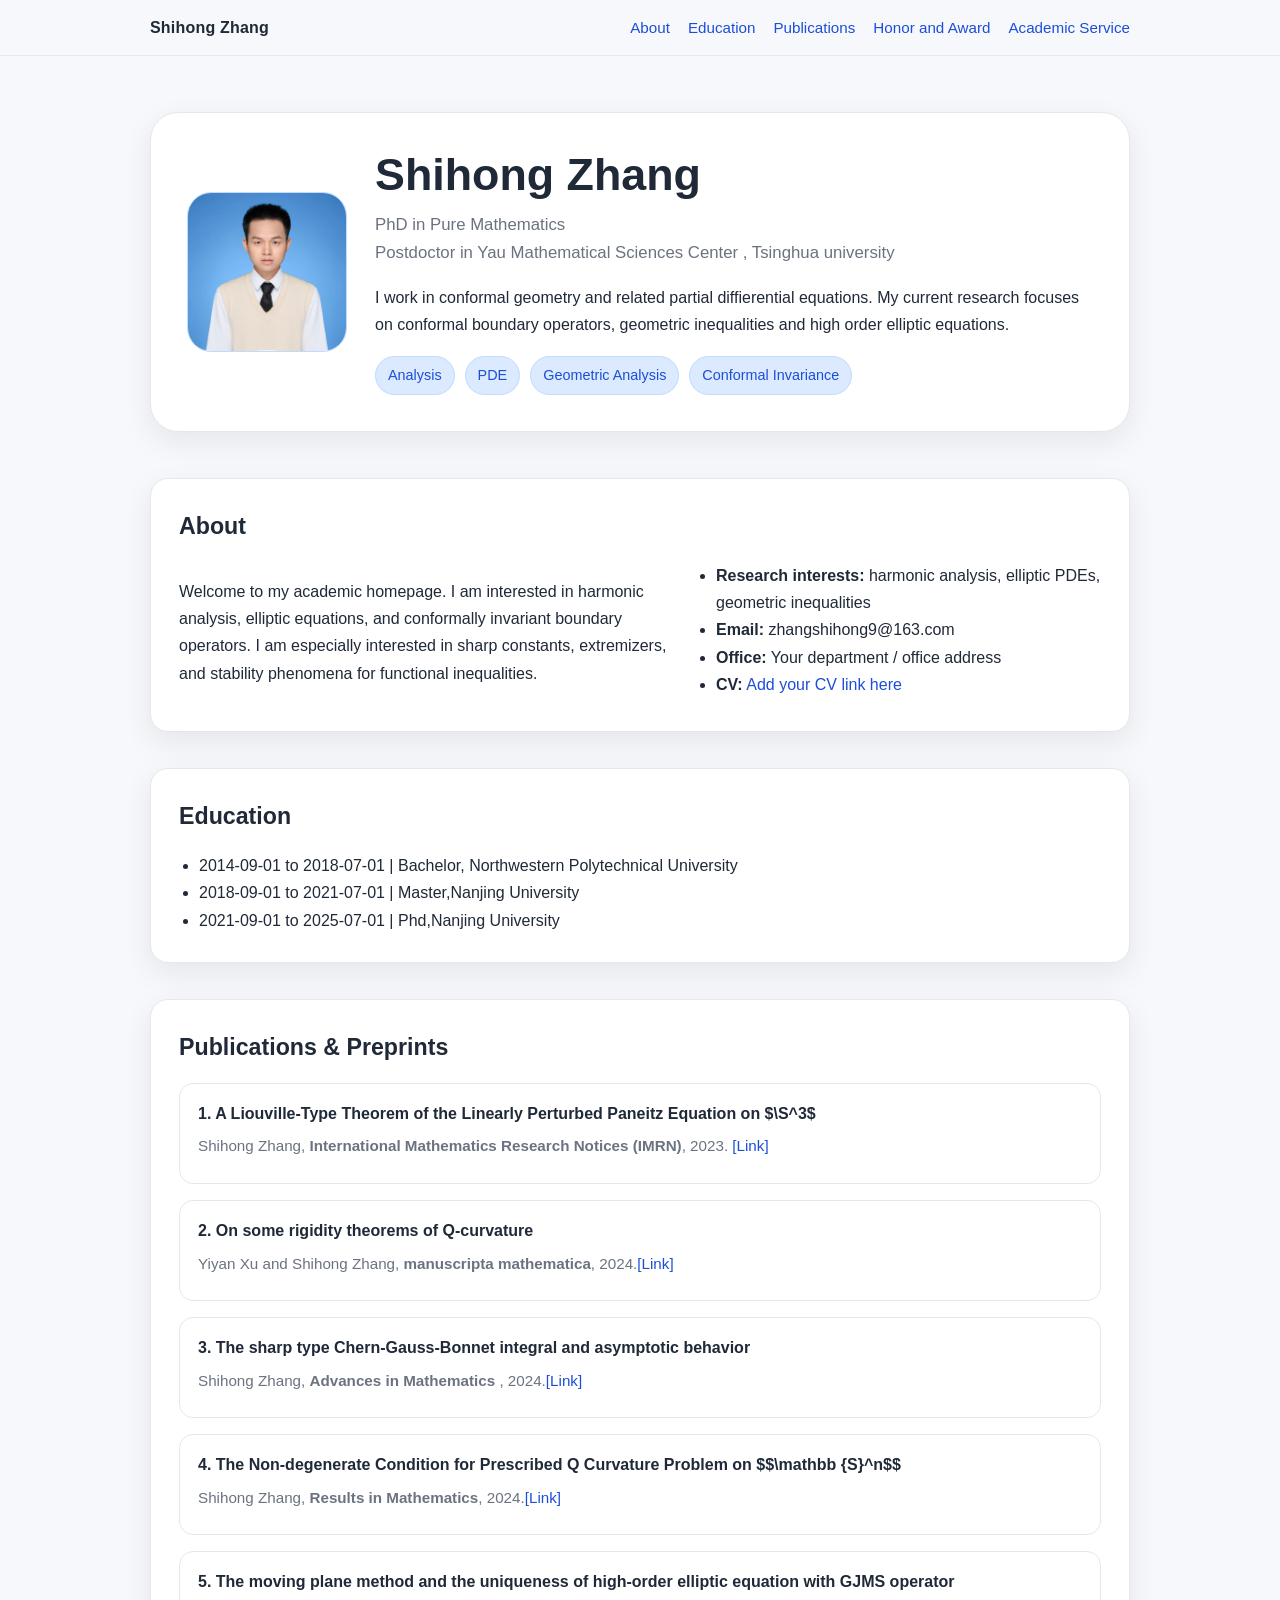
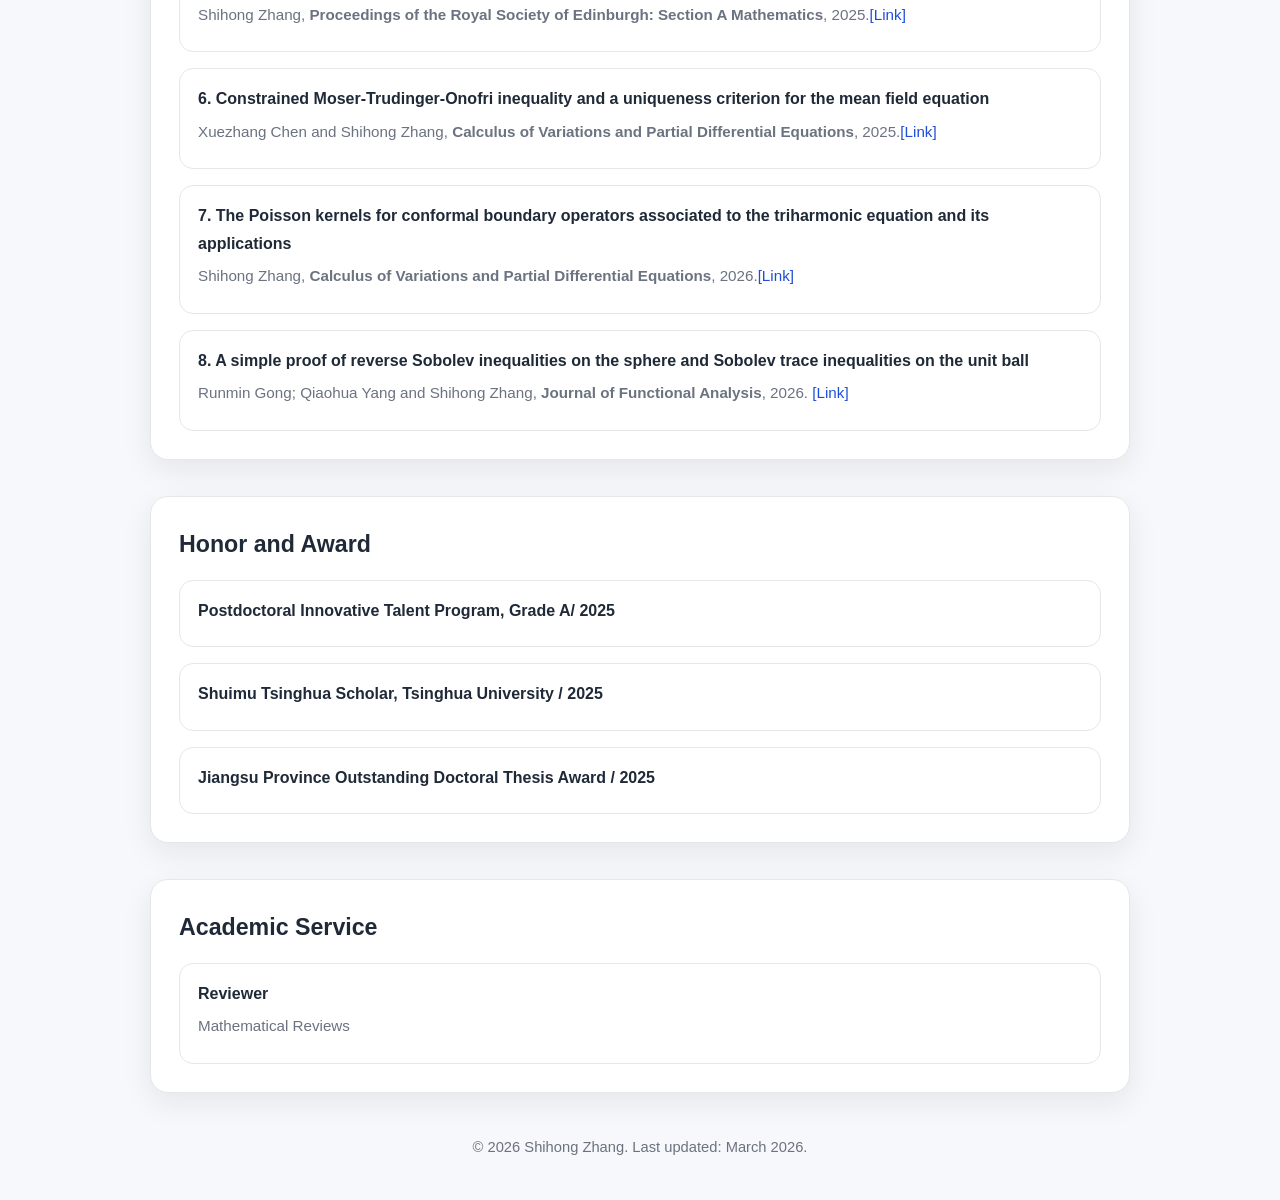
==== index.html @ 8fc91f17 "Update index.html" ====
<!DOCTYPE html>
<html lang="zh-CN">
<head>
  <meta charset="UTF-8" />
  <meta name="viewport" content="width=device-width, initial-scale=1.0" />
  <title>Shihong Zhang | Academic Homepage</title>
  <style>
    .avatar-photo {
  width: 160px;
  height: 160px;
  object-fit: cover;
  border-radius: 24px;
  border: 1px solid #bfdbfe;
  display: block;
}
    :root {
      --bg: #f7f8fb;
      --card: #ffffff;
      --text: #1f2937;
      --muted: #6b7280;
      --line: #e5e7eb;
      --accent: #1d4ed8;
      --accent-soft: #dbeafe;
      --maxw: 980px;
      --shadow: 0 10px 30px rgba(15, 23, 42, 0.08);
      --radius: 18px;
    }

    * { box-sizing: border-box; }

    html {
      scroll-behavior: smooth;
    }

    body {
      margin: 0;
      font-family: -apple-system, BlinkMacSystemFont, "Segoe UI", Roboto, "Helvetica Neue", Arial, "Noto Sans", sans-serif;
      background: var(--bg);
      color: var(--text);
      line-height: 1.7;
    }

    a {
      color: var(--accent);
      text-decoration: none;
    }

    a:hover {
      text-decoration: underline;
    }

    .container {
      width: min(var(--maxw), calc(100% - 32px));
      margin: 0 auto;
    }

    .topbar {
      position: sticky;
      top: 0;
      z-index: 20;
      background: rgba(247, 248, 251, 0.9);
      backdrop-filter: blur(10px);
      border-bottom: 1px solid rgba(229, 231, 235, 0.8);
    }

    .nav {
      display: flex;
      justify-content: space-between;
      align-items: center;
      padding: 14px 0;
      gap: 16px;
      flex-wrap: wrap;
    }

    .brand {
      font-weight: 700;
      letter-spacing: 0.2px;
    }

    .nav-links {
      display: flex;
      gap: 18px;
      flex-wrap: wrap;
      font-size: 0.95rem;
    }

    .hero {
      padding: 56px 0 28px;
    }

    .hero-card {
      background: var(--card);
      border: 1px solid var(--line);
      border-radius: 28px;
      box-shadow: var(--shadow);
      padding: 36px;
      display: grid;
      grid-template-columns: 160px 1fr;
      gap: 28px;
      align-items: center;
    }

    .avatar {
      width: 160px;
      height: 160px;
      border-radius: 24px;
      background: linear-gradient(135deg, var(--accent-soft), #eff6ff);
      display: grid;
      place-items: center;
      color: var(--accent);
      font-size: 2.3rem;
      font-weight: 700;
      border: 1px solid #bfdbfe;
    }

    .hero h1 {
      margin: 0 0 10px;
      font-size: clamp(2rem, 4vw, 2.8rem);
      line-height: 1.15;
    }

    .subtitle {
      margin: 0 0 14px;
      color: var(--muted);
      font-size: 1.05rem;
    }

    .badge-row {
      display: flex;
      gap: 10px;
      flex-wrap: wrap;
      margin: 18px 0 0;
    }

    .badge {
      background: var(--accent-soft);
      color: var(--accent);
      padding: 6px 12px;
      border-radius: 999px;
      font-size: 0.9rem;
      border: 1px solid #bfdbfe;
    }

    .section {
      padding: 18px 0;
    }

    .section-card {
      background: var(--card);
      border: 1px solid var(--line);
      border-radius: var(--radius);
      box-shadow: var(--shadow);
      padding: 28px;
    }

    .section h2 {
      margin: 0 0 16px;
      font-size: 1.45rem;
    }

    .muted {
      color: var(--muted);
    }

    .two-col {
      display: grid;
      grid-template-columns: 1.1fr 0.9fr;
      gap: 22px;
    }

    .list {
      margin: 0;
      padding-left: 20px;
    }

    .paper-list,
    .teaching-list,
    .service-list {
      display: grid;
      gap: 16px;
    }

    .item {
      padding: 16px 18px;
      border: 1px solid var(--line);
      border-radius: 14px;
      background: #fff;
    }

    .item-title {
      font-weight: 700;
      margin-bottom: 6px;
    }

    .item-meta {
      color: var(--muted);
      font-size: 0.95rem;
      margin-bottom: 8px;
    }

    .contact-grid {
      display: grid;
      grid-template-columns: repeat(2, minmax(0, 1fr));
      gap: 14px;
    }

    .contact-box {
      border: 1px solid var(--line);
      border-radius: 14px;
      padding: 16px 18px;
      background: #fff;
    }

    footer {
      padding: 24px 0 40px;
      color: var(--muted);
      font-size: 0.92rem;
      text-align: center;
    }

    .note {
      margin-top: 18px;
      padding: 14px 16px;
      border-radius: 14px;
      background: #f9fafb;
      border: 1px dashed #cbd5e1;
      color: #475569;
      font-size: 0.95rem;
    }

    @media (max-width: 780px) {
      .hero-card,
      .two-col,
      .contact-grid {
        grid-template-columns: 1fr;
      }

      .avatar {
        width: 110px;
        height: 110px;
        border-radius: 18px;
        font-size: 1.6rem;
      }

      .hero-card {
        padding: 24px;
      }
    }
  </style>
</head>
<body>
  <!--
    使用说明：
    1. 直接替换下面各部分的文字即可。
    2. 想加新论文/教学经历，复制一个 .item 块。
    3. 想改颜色，修改 :root 里的 --accent 等变量。
    4. 想换成英文主页，直接把中文说明改成英文即可。
  -->

  <header class="topbar">
    <div class="container nav">
      <div class="brand">Shihong Zhang</div>
      <nav class="nav-links">
        <a href="#about">About</a>
        <a href="#research">Education</a>
        <a href="#publications">Publications</a>
        <a href="#teaching">Honor and Award</a>
        <a href="#contact">Academic Service</a>
      </nav>
    </div>
  </header>

  <main>
    <section class="hero">
      <div class="container">
        <div class="hero-card">
          <img src="shihongzhang.jpg" alt="Shihong Zhang" class="avatar-photo" />
          <div>
            <h1>Shihong Zhang</h1>
            <p class="subtitle">
              PhD in Pure Mathematics<br />
              <!-- 这里改成你的学校 / 单位 / 身份 -->
            Postdoctor in  Yau Mathematical Sciences Center , Tsinghua university
            </p>
            <p>
              <!-- 这里写一句简洁的自我介绍 -->
              I work in conformal geometry and related partial diffierential equations. My current research focuses on conformal boundary operators, geometric inequalities and high order elliptic equations.
            <div class="badge-row">
              <span class="badge">Analysis</span>
              <span class="badge">PDE</span>
              <span class="badge">Geometric Analysis</span>
              <span class="badge">Conformal Invariance</span>
            </div>
          </div>
        </div>
      </div>
    </section>

    <section id="about" class="section">
      <div class="container">
        <div class="section-card">
          <h2>About</h2>
          <div class="two-col">
            <div>
              <p>
                <!-- 在这里写详细一点的个人简介 -->
                Welcome to my academic homepage. I am interested in harmonic analysis, elliptic equations, and conformally invariant boundary operators. I am especially interested in sharp constants, extremizers, and stability phenomena for functional inequalities.
              </p>
            </div>
            <div>
              <ul class="list">
                <li><strong>Research interests:</strong> harmonic analysis, elliptic PDEs, geometric inequalities</li>
                <li><strong>Email:</strong> zhangshihong9@163.com</li>
                <li><strong>Office:</strong> Your department / office address</li>
                <li><strong>CV:</strong> <a href="#">Add your CV link here</a></li>
              </ul>
            </div>
          </div>
        </div>
      </div>
    </section>

    <section id="research" class="section">
      <div class="container">
        <div class="section-card">
          <h2>Education</h2>
          <ul class="list">
            <li>2014-09-01 to 2018-07-01 | Bachelor, Northwestern Polytechnical University</li>
            <li>2018-09-01 to 2021-07-01 | Master,Nanjing University</li>
            <li>2021-09-01 to 2025-07-01 | Phd,Nanjing University</li>
          </ul>
        </div>
      </div>
    </section>

    <section id="publications" class="section">
      <div class="container">
        <div class="section-card">
          <h2>Publications & Preprints</h2>
          <div class="paper-list">
            <article class="item">
              <div class="item-title">1. A Liouville-Type Theorem of the Linearly Perturbed Paneitz Equation on $\S^3$</div>
              <div class="item-meta">Shihong Zhang, <strong>International Mathematics Research Notices (IMRN)</strong>, 2023. <a href="https://doi.org/10.1093/imrn/rnab303">[Link]</a></div>
              
            </article>

            <article class="item">
              <div class="item-title">2. On some rigidity theorems of Q-curvature</div>
              <div class="item-meta">Yiyan Xu and Shihong Zhang, <strong>manuscripta mathematica</strong>, 2024.<a href="https://doi.org/10.1007/s00229-023-01506-2">[Link]</a></div>
              
            </article>


  <article class="item">
              <div class="item-title">3. The sharp type Chern-Gauss-Bonnet integral and asymptotic behavior</div>
              <div class="item-meta">Shihong Zhang, <strong>Advances in Mathematics </strong>, 2024.<a href="https://doi.org/10.1016/j.aim.2024.109761">[Link]</a> </div>
             
            </article>



<article class="item">
              <div class="item-title">4. The Non-degenerate Condition for Prescribed Q Curvature Problem on $$\mathbb {S}^n$$</div>
              <div class="item-meta">Shihong Zhang, <strong>Results in Mathematics</strong>, 2024.<a href="https://doi.org/10.1007/s00025-024-02216-1">[Link]</a></div>
            
            </article>



<article class="item">
              <div class="item-title">5. The moving plane method and the uniqueness of high-order elliptic equation with GJMS operator</div>
              <div class="item-meta">Shihong Zhang, <strong>Proceedings of the Royal Society of Edinburgh: Section A Mathematics</strong>, 2025.<a href="https://doi.org/10.1017/prm.2025.10011">[Link]</a></div>
            </article>


<article class="item">
              <div class="item-title">6. Constrained Moser-Trudinger-Onofri inequality and a uniqueness criterion for the mean field equation</div>
              <div class="item-meta"> Xuezhang Chen and Shihong Zhang, <strong>Calculus of Variations and Partial Differential Equations</strong>, 2025.<a href="https://doi.org/10.1007/s00526-025-03095-2">[Link]</a></div>
             
            </article>

<article class="item">
              <div class="item-title">7. The Poisson kernels for conformal boundary operators associated to the triharmonic equation and its applications</div>
              <div class="item-meta"> Shihong Zhang, <strong>Calculus of Variations and Partial Differential Equations</strong>, 2026.<a href="https://doi.org/10.1007/s00526-025-03224-x">[Link]</a> </div>
  
            </article>

<article class="item">
              <div class="item-title">8. A simple proof of reverse Sobolev inequalities on the sphere and Sobolev trace inequalities on the unit ball</div>
              <div class="item-meta"> Runmin Gong; Qiaohua Yang and Shihong Zhang, <strong>Journal of Functional Analysis</strong>, 2026. <a href="https://doi.org/10.1016/j.jfa.2026.111380">[Link]</a></div>
             
            </article>
            

            <!--
              复制上面的 article.item 块，可以继续加论文。
            -->
          </div>
        </div>
      </div>
    </section>

    <section id="Honor and Award "class="section">
      <div class="container">
        <div class="section-card">
          <h2>Honor and Award</h2>
          <div class="teaching-list">
            <div class="item">
              <div class="item-title">Postdoctoral Innovative Talent Program, Grade A/ 2025</div>
              
              
              
            </div>
 <div class="item">
<div class="item-title">Shuimu Tsinghua Scholar, Tsinghua University / 2025
</div> 
   </div> 
    <div class="item">
 <div class="item-title">Jiangsu Province Outstanding Doctoral Thesis Award / 2025</div> 
 </div>
        </div>
      </div>
    </section>

    <section class="section">
      <div class="container">
        <div class="section-card">
          <h2>Academic Service</h2>
          <div class="service-list">
            <div class="item">
              <div class="item-title">Reviewer</div>
              <div class="item-meta">Mathematical Reviews</div>
            </div>
          </div>
        </div>
      </div>
    
  </main>

  <footer>
    <div class="container">
      © 2026 Shihong Zhang. Last updated: March 2026.
    </div>
  </footer>
</body>
</html>
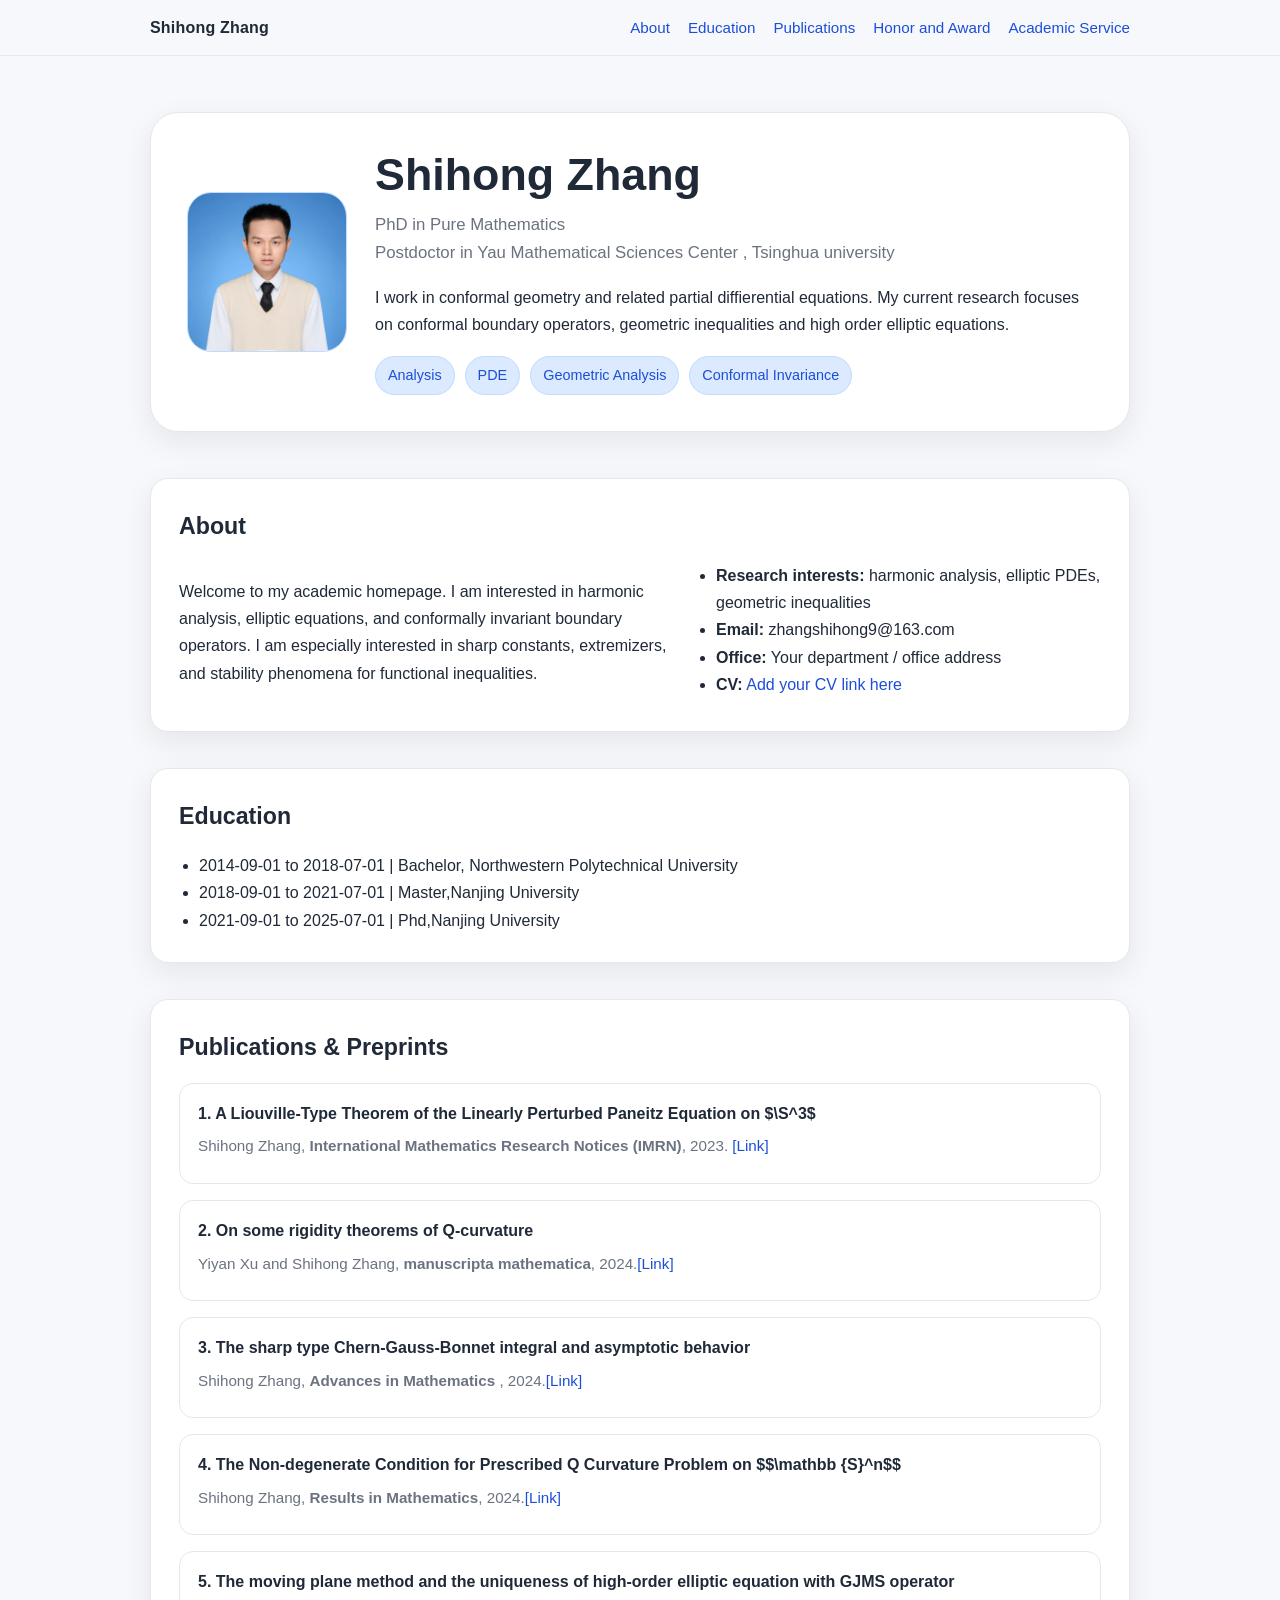
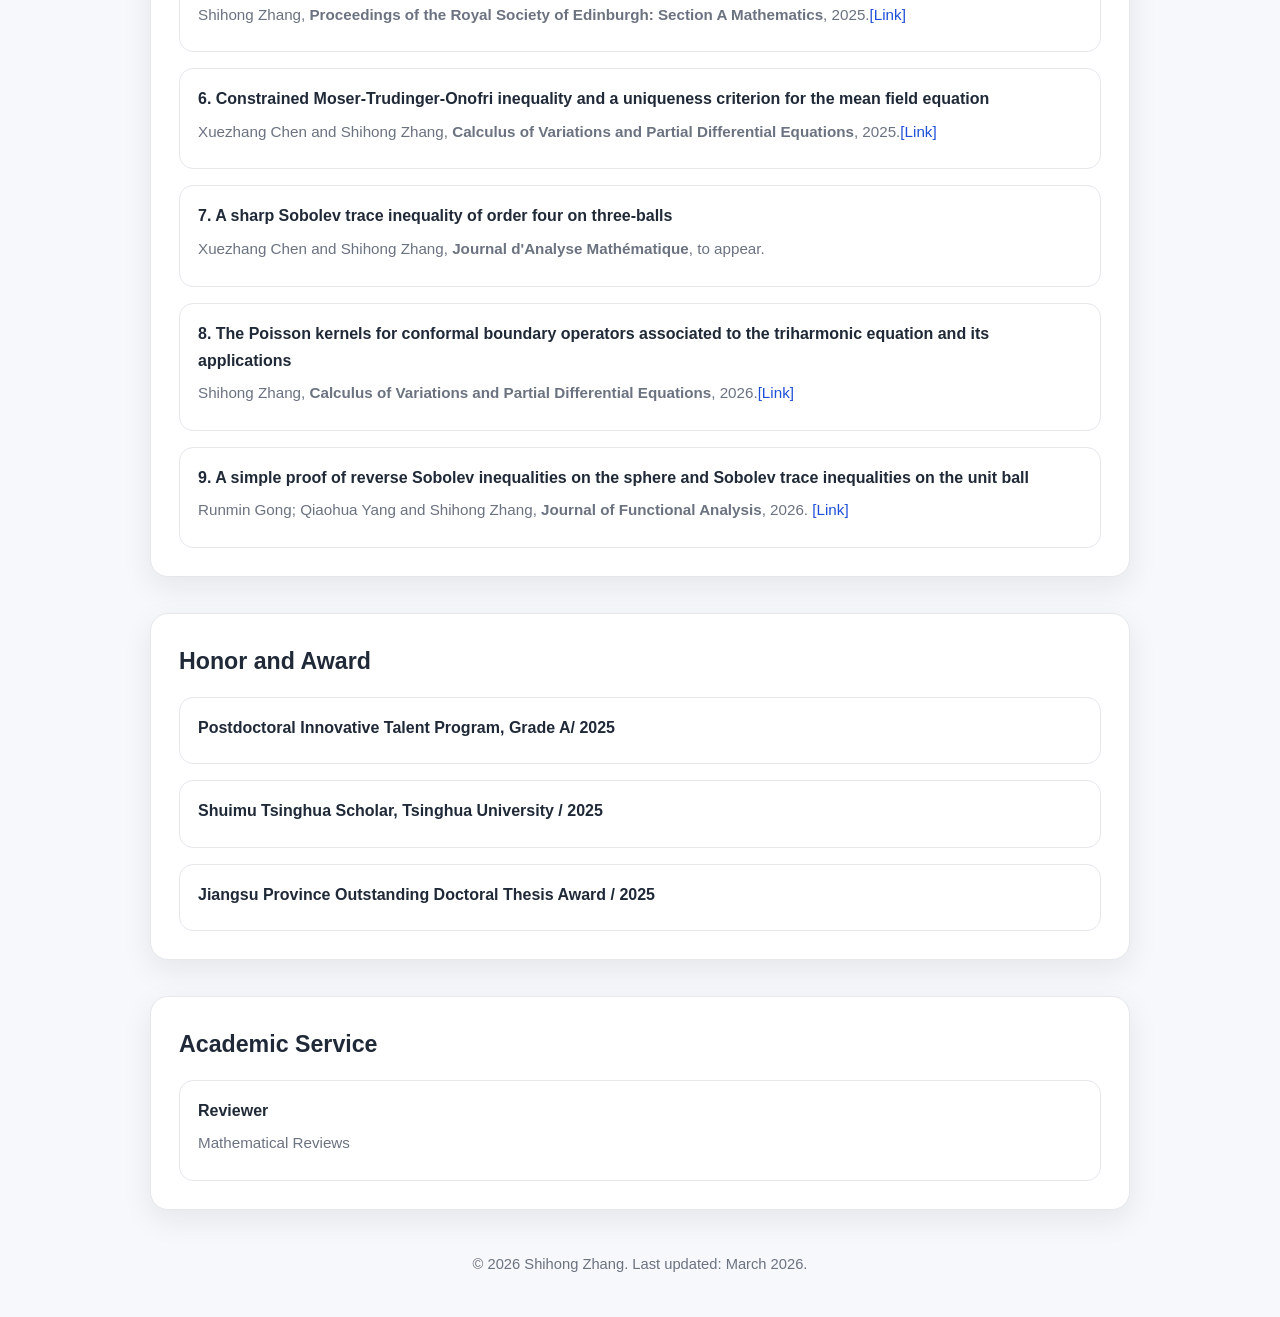
==== commit 9a4bf5a5: "Update index.html" ====
--- a/index.html
+++ b/index.html
@@ -380,13 +380,19 @@
             </article>
 
 <article class="item">
-              <div class="item-title">7. The Poisson kernels for conformal boundary operators associated to the triharmonic equation and its applications</div>
+              <div class="item-title">7. A sharp Sobolev trace inequality of order four on three-balls</div>
+              <div class="item-meta"> Xuezhang Chen and Shihong Zhang, <strong>Journal d'Analyse Mathématique</strong>, to appear.</div>
+             
+            </article>            
+
+<article class="item">
+              <div class="item-title">8. The Poisson kernels for conformal boundary operators associated to the triharmonic equation and its applications</div>
               <div class="item-meta"> Shihong Zhang, <strong>Calculus of Variations and Partial Differential Equations</strong>, 2026.<a href="https://doi.org/10.1007/s00526-025-03224-x">[Link]</a> </div>
   
             </article>
 
 <article class="item">
-              <div class="item-title">8. A simple proof of reverse Sobolev inequalities on the sphere and Sobolev trace inequalities on the unit ball</div>
+              <div class="item-title">9. A simple proof of reverse Sobolev inequalities on the sphere and Sobolev trace inequalities on the unit ball</div>
               <div class="item-meta"> Runmin Gong; Qiaohua Yang and Shihong Zhang, <strong>Journal of Functional Analysis</strong>, 2026. <a href="https://doi.org/10.1016/j.jfa.2026.111380">[Link]</a></div>
              
             </article>
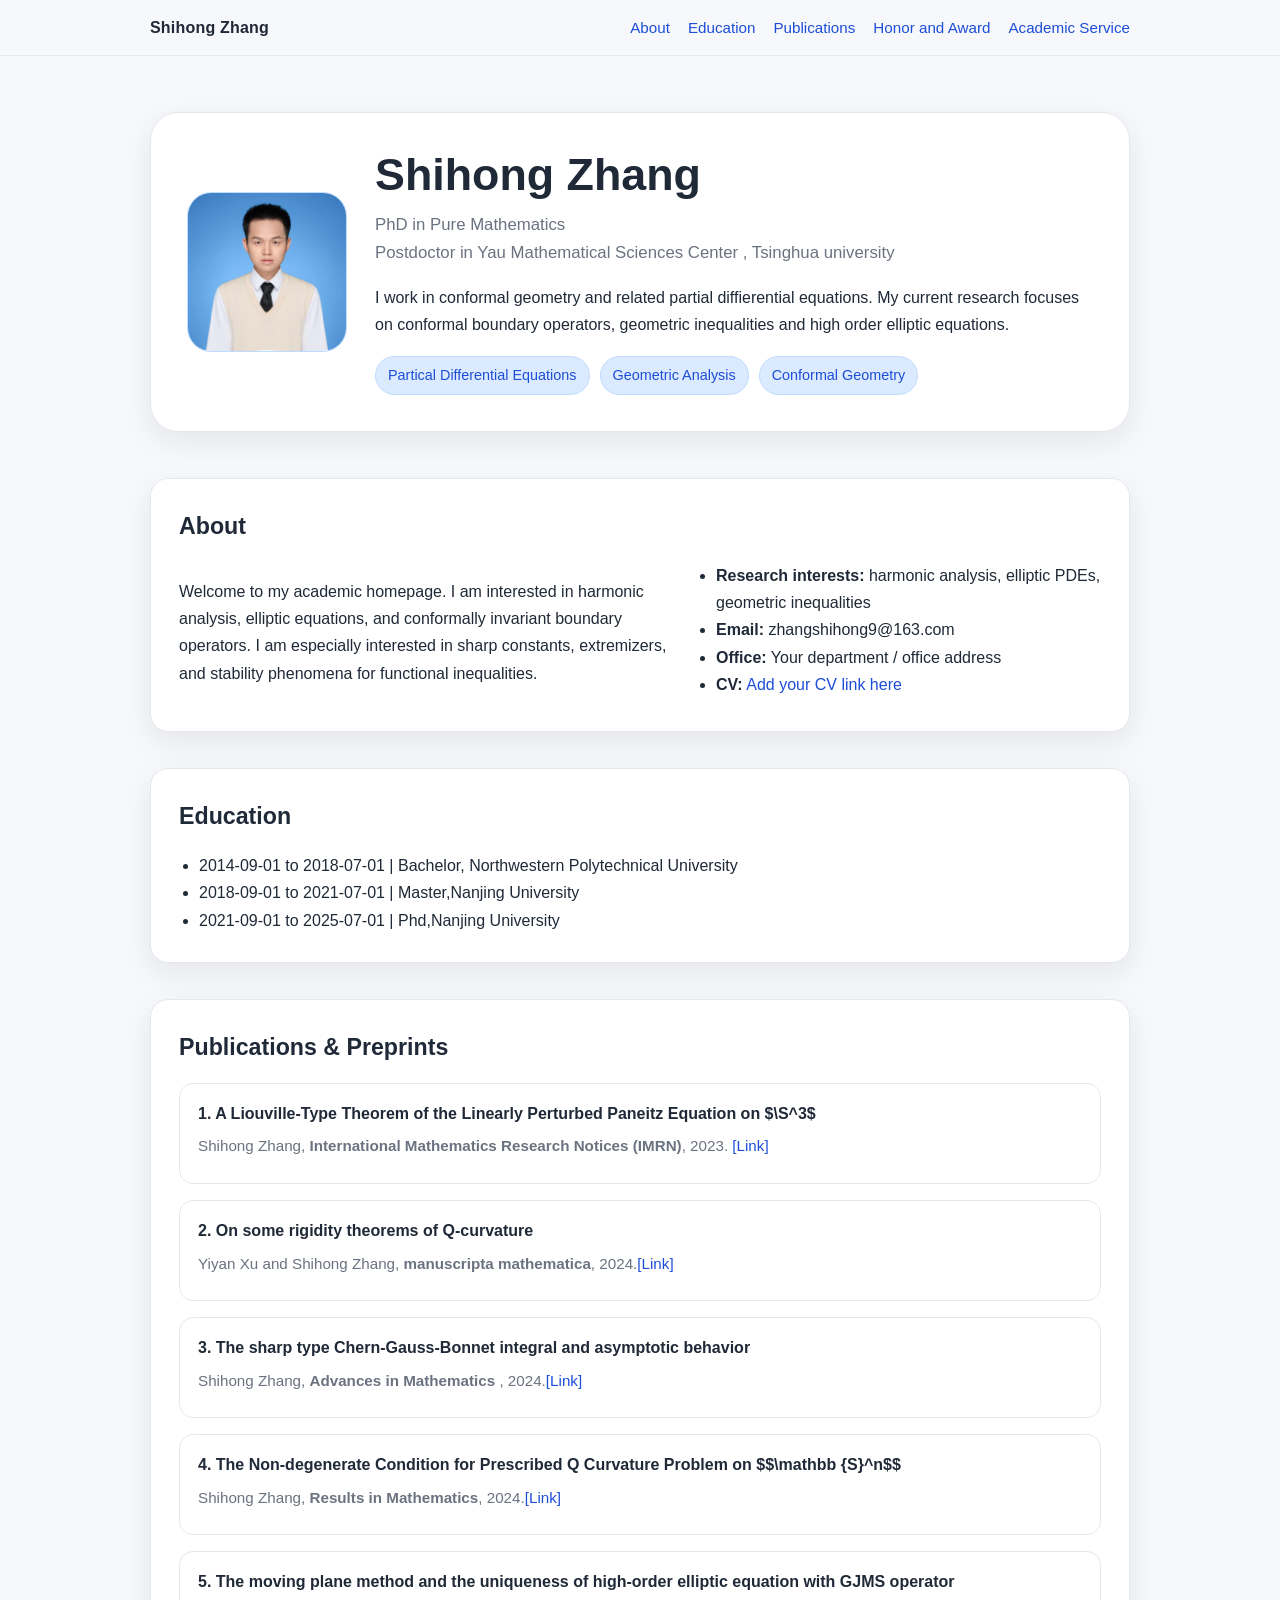
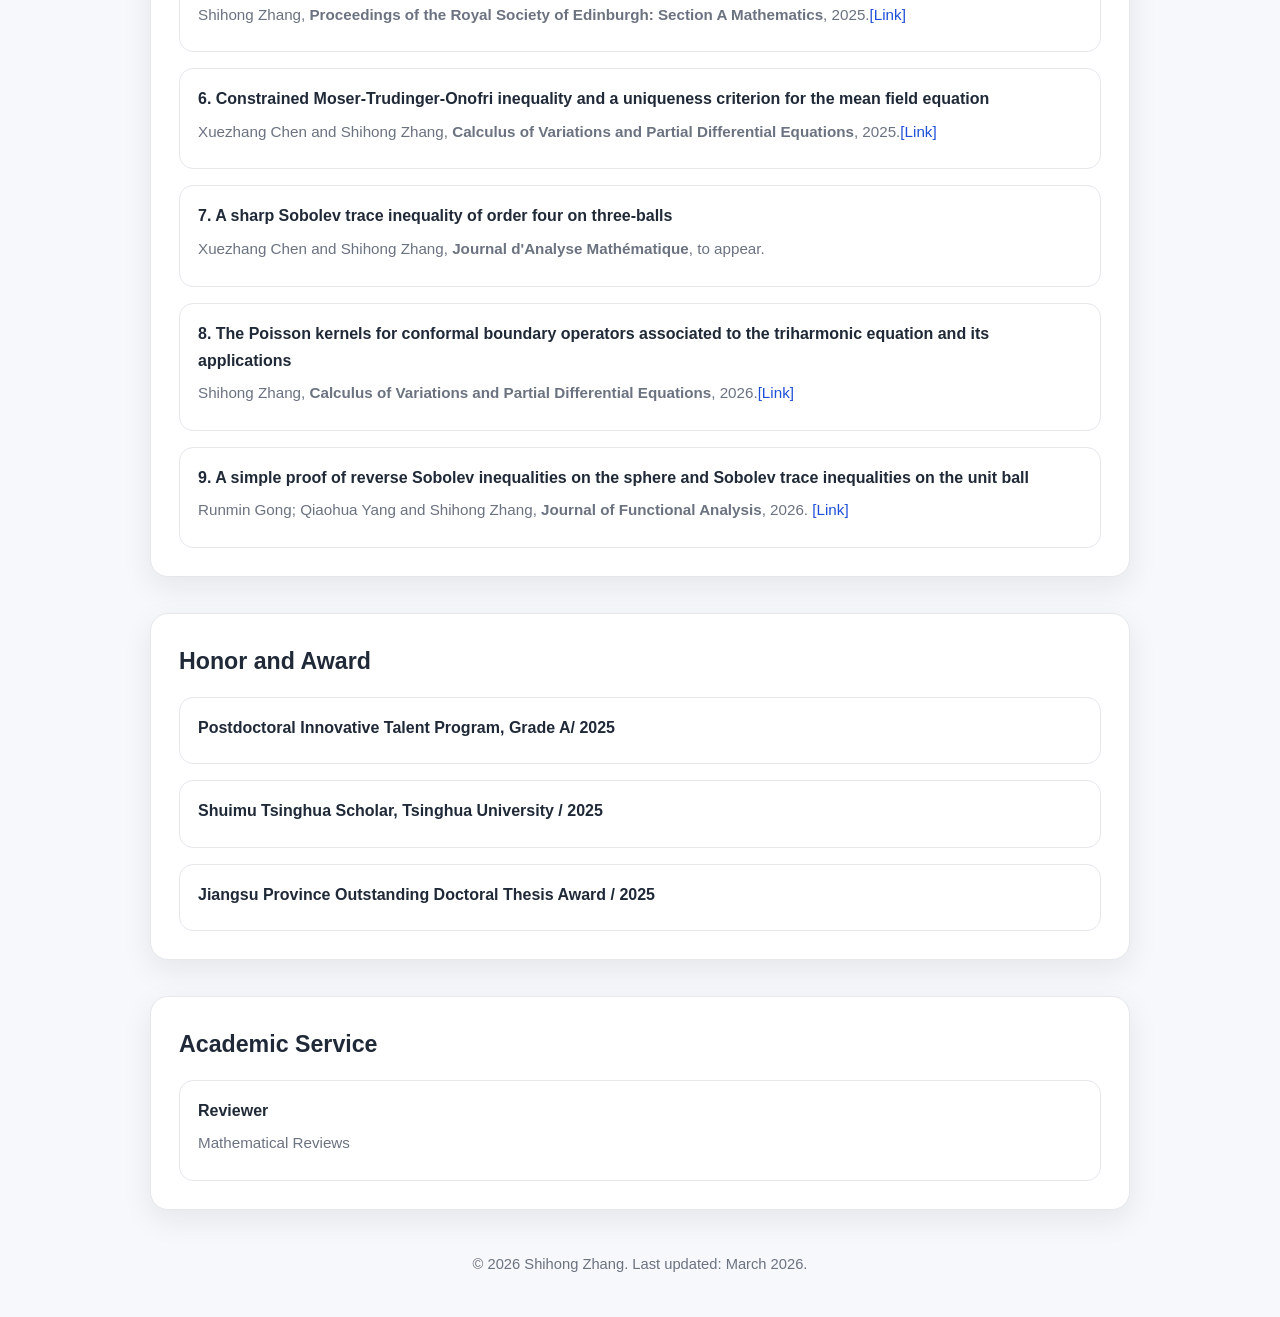
==== commit 8c5b9348: "Update index.html" ====
--- a/index.html
+++ b/index.html
@@ -286,10 +286,9 @@
               <!-- 这里写一句简洁的自我介绍 -->
               I work in conformal geometry and related partial diffierential equations. My current research focuses on conformal boundary operators, geometric inequalities and high order elliptic equations.
             <div class="badge-row">
-              <span class="badge">Analysis</span>
-              <span class="badge">PDE</span>
+              <span class="badge">Partical Differential Equations</span>
               <span class="badge">Geometric Analysis</span>
-              <span class="badge">Conformal Invariance</span>
+              <span class="badge">Conformal Geometry</span>
             </div>
           </div>
         </div>
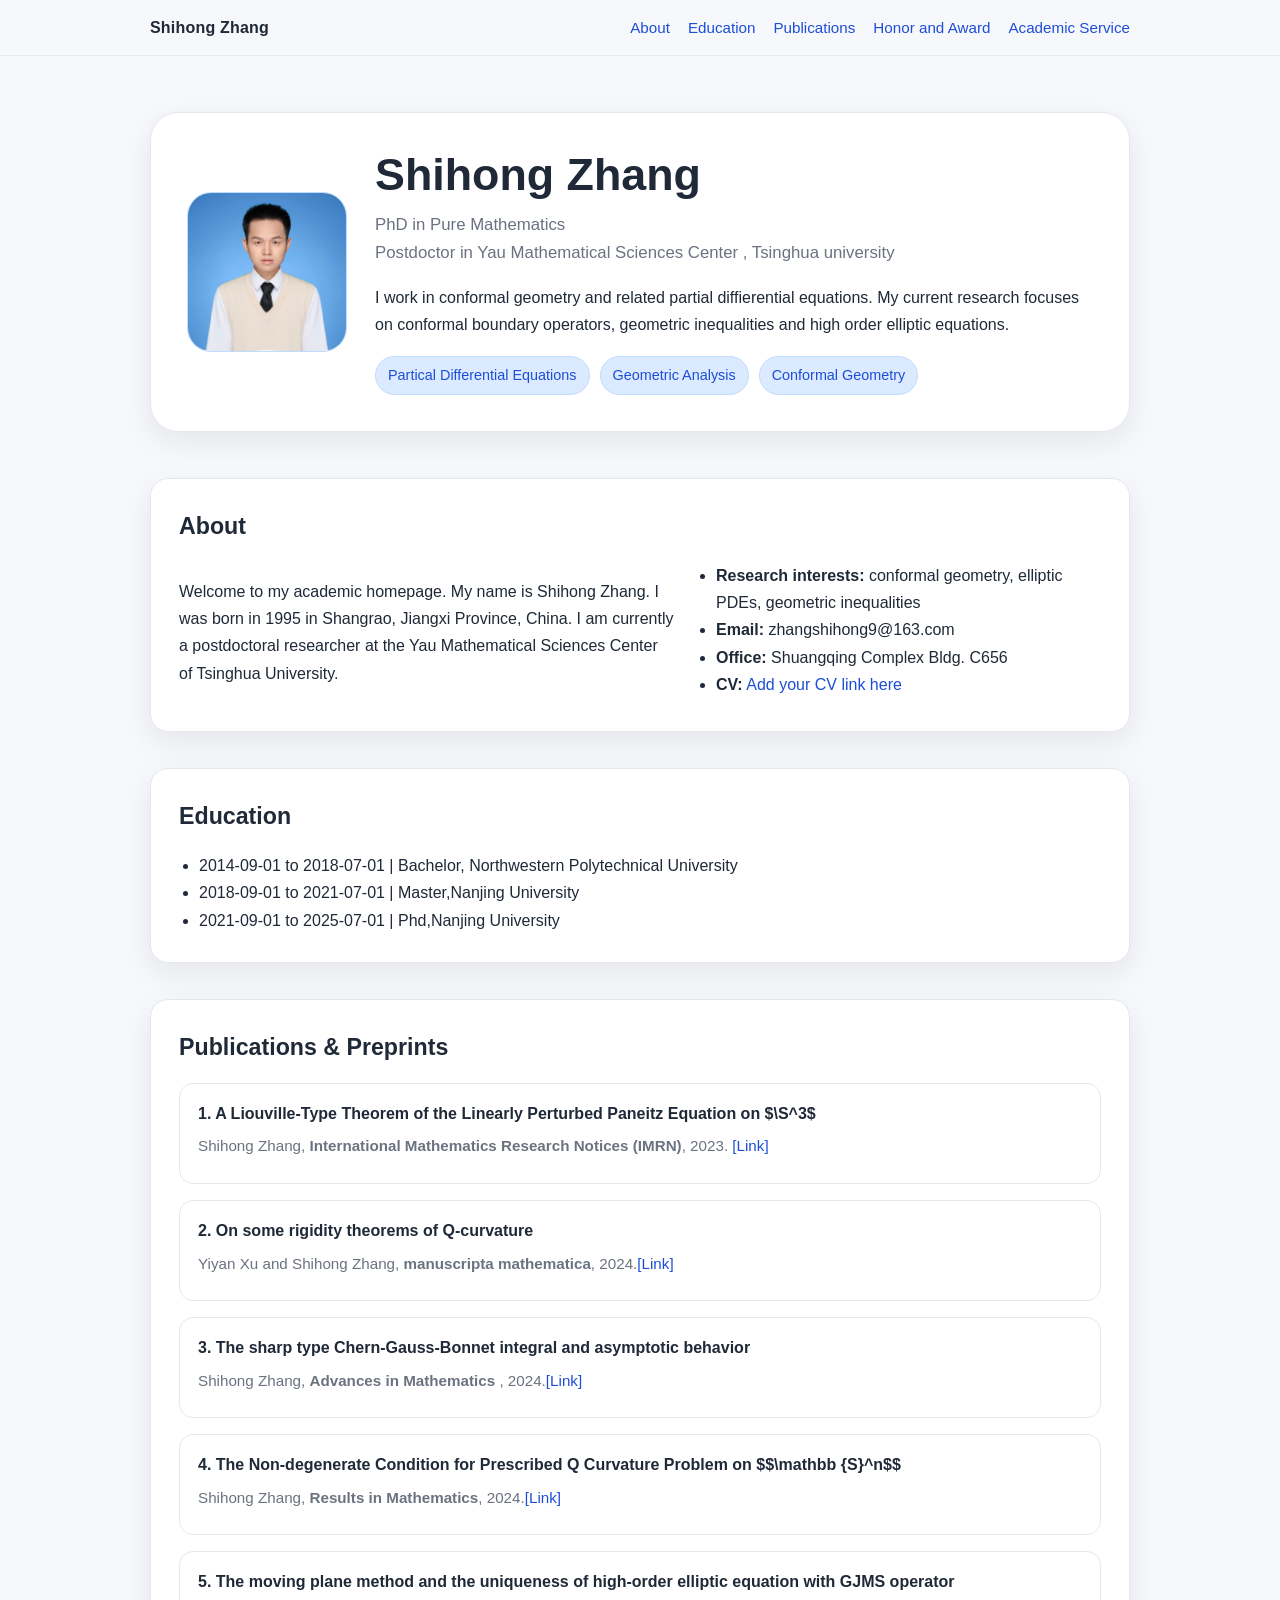
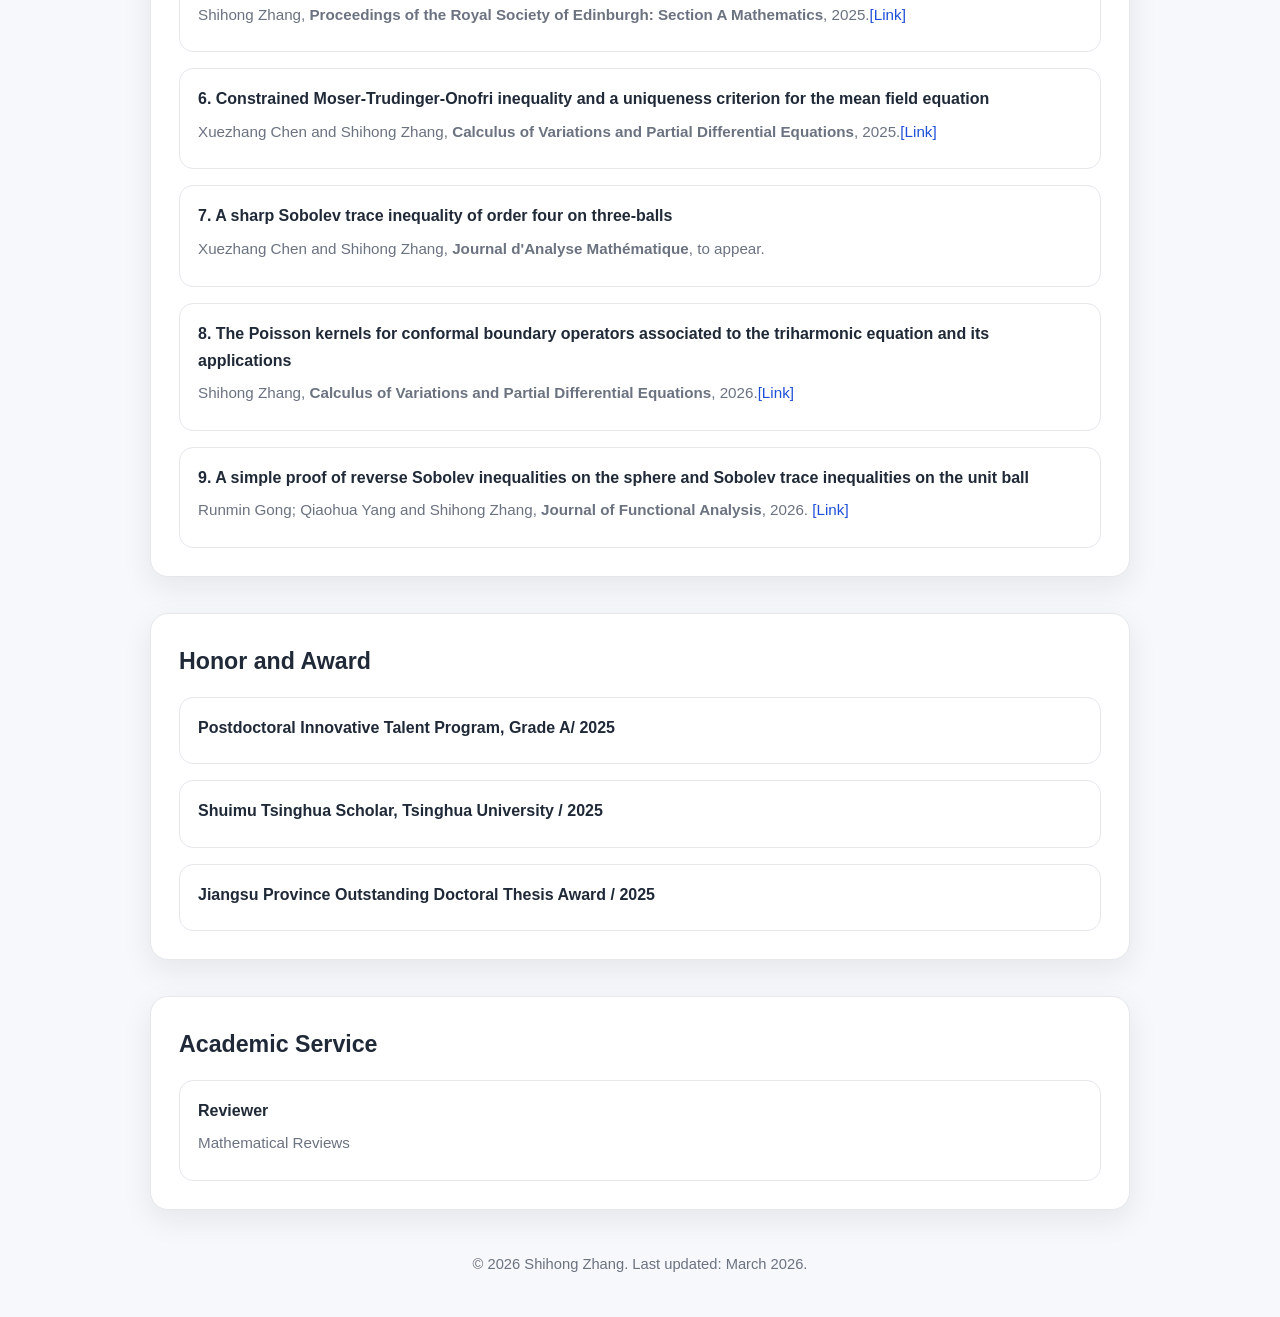
==== commit dfafa6ea: "Update index.html" ====
--- a/index.html
+++ b/index.html
@@ -303,14 +303,14 @@
             <div>
               <p>
                 <!-- 在这里写详细一点的个人简介 -->
-                Welcome to my academic homepage. I am interested in harmonic analysis, elliptic equations, and conformally invariant boundary operators. I am especially interested in sharp constants, extremizers, and stability phenomena for functional inequalities.
+                Welcome to my academic homepage. My name is Shihong Zhang. I was born in 1995 in Shangrao, Jiangxi Province, China. I am currently a postdoctoral researcher at the Yau Mathematical Sciences Center of Tsinghua University.
               </p>
             </div>
             <div>
               <ul class="list">
-                <li><strong>Research interests:</strong> harmonic analysis, elliptic PDEs, geometric inequalities</li>
+                <li><strong>Research interests:</strong> conformal geometry, elliptic PDEs, geometric inequalities</li>
                 <li><strong>Email:</strong> zhangshihong9@163.com</li>
-                <li><strong>Office:</strong> Your department / office address</li>
+                <li><strong>Office:</strong> Shuangqing Complex Bldg. C656</li>
                 <li><strong>CV:</strong> <a href="#">Add your CV link here</a></li>
               </ul>
             </div>
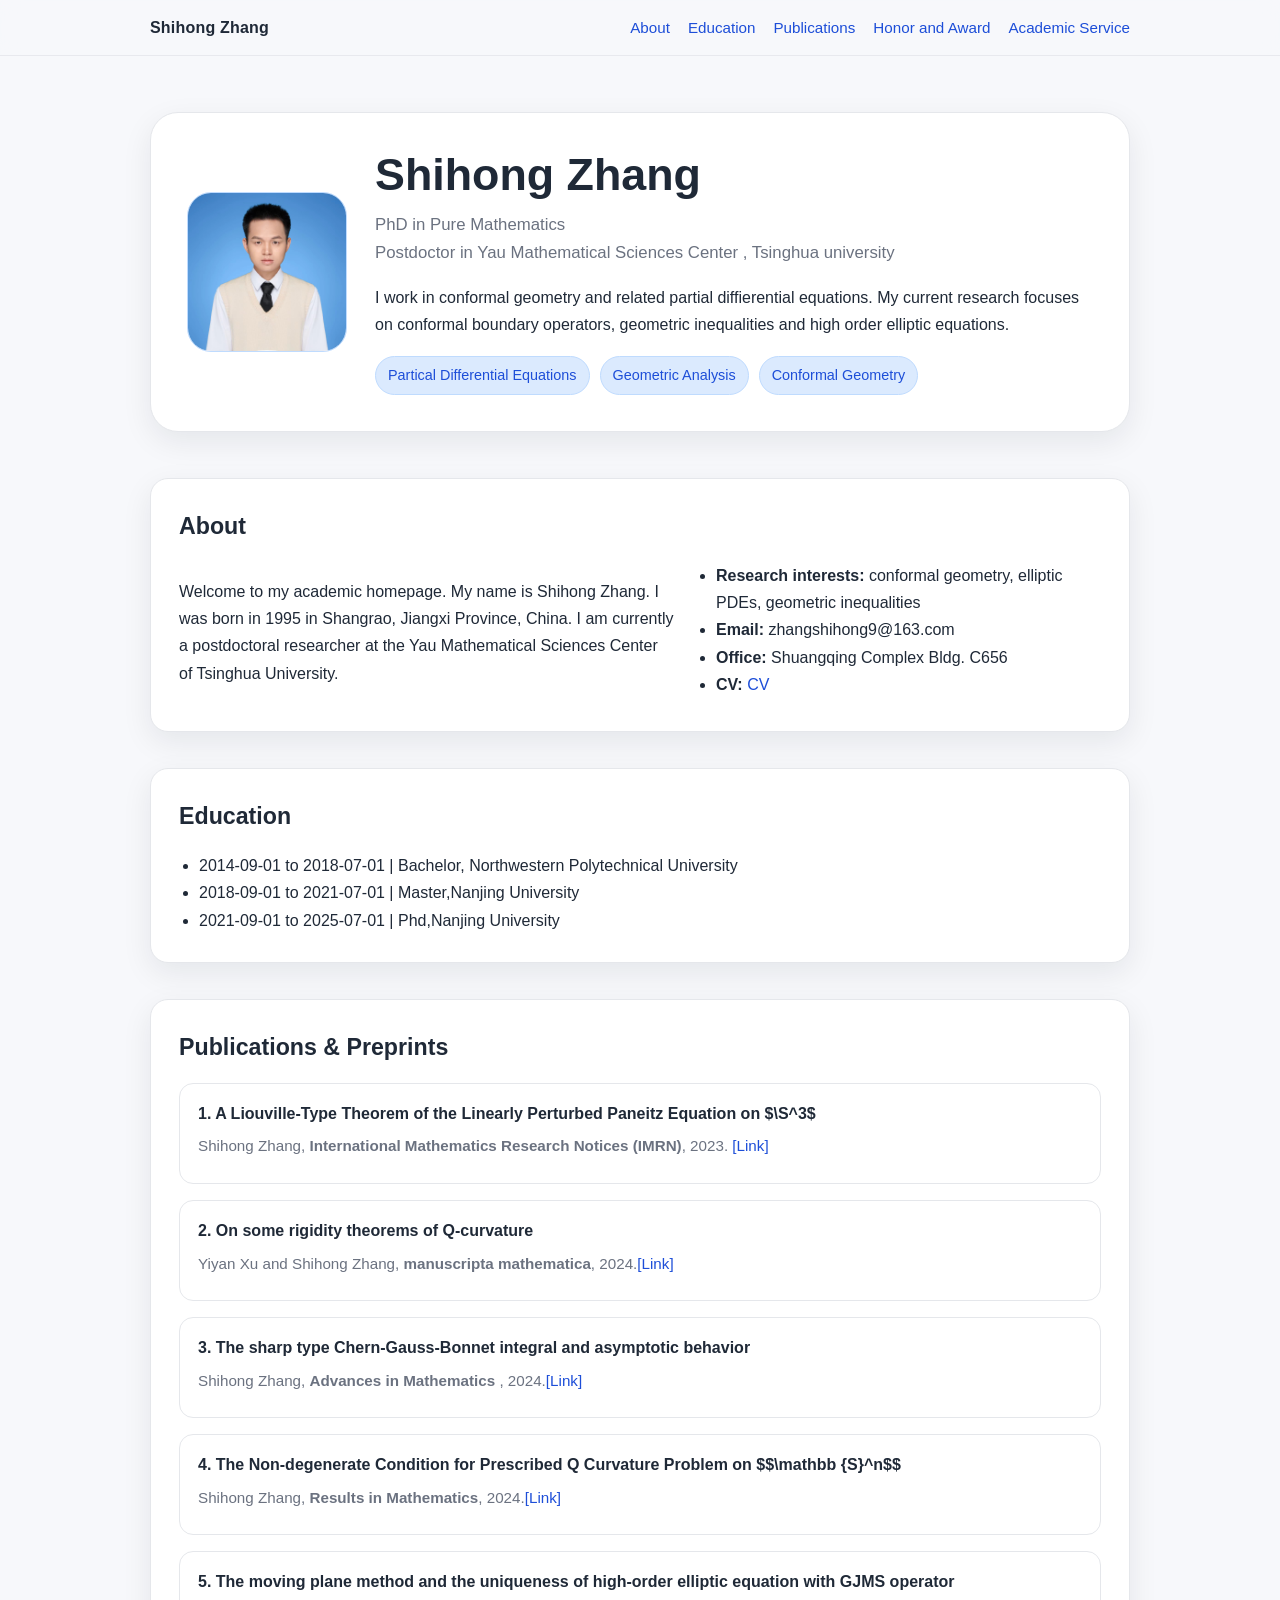
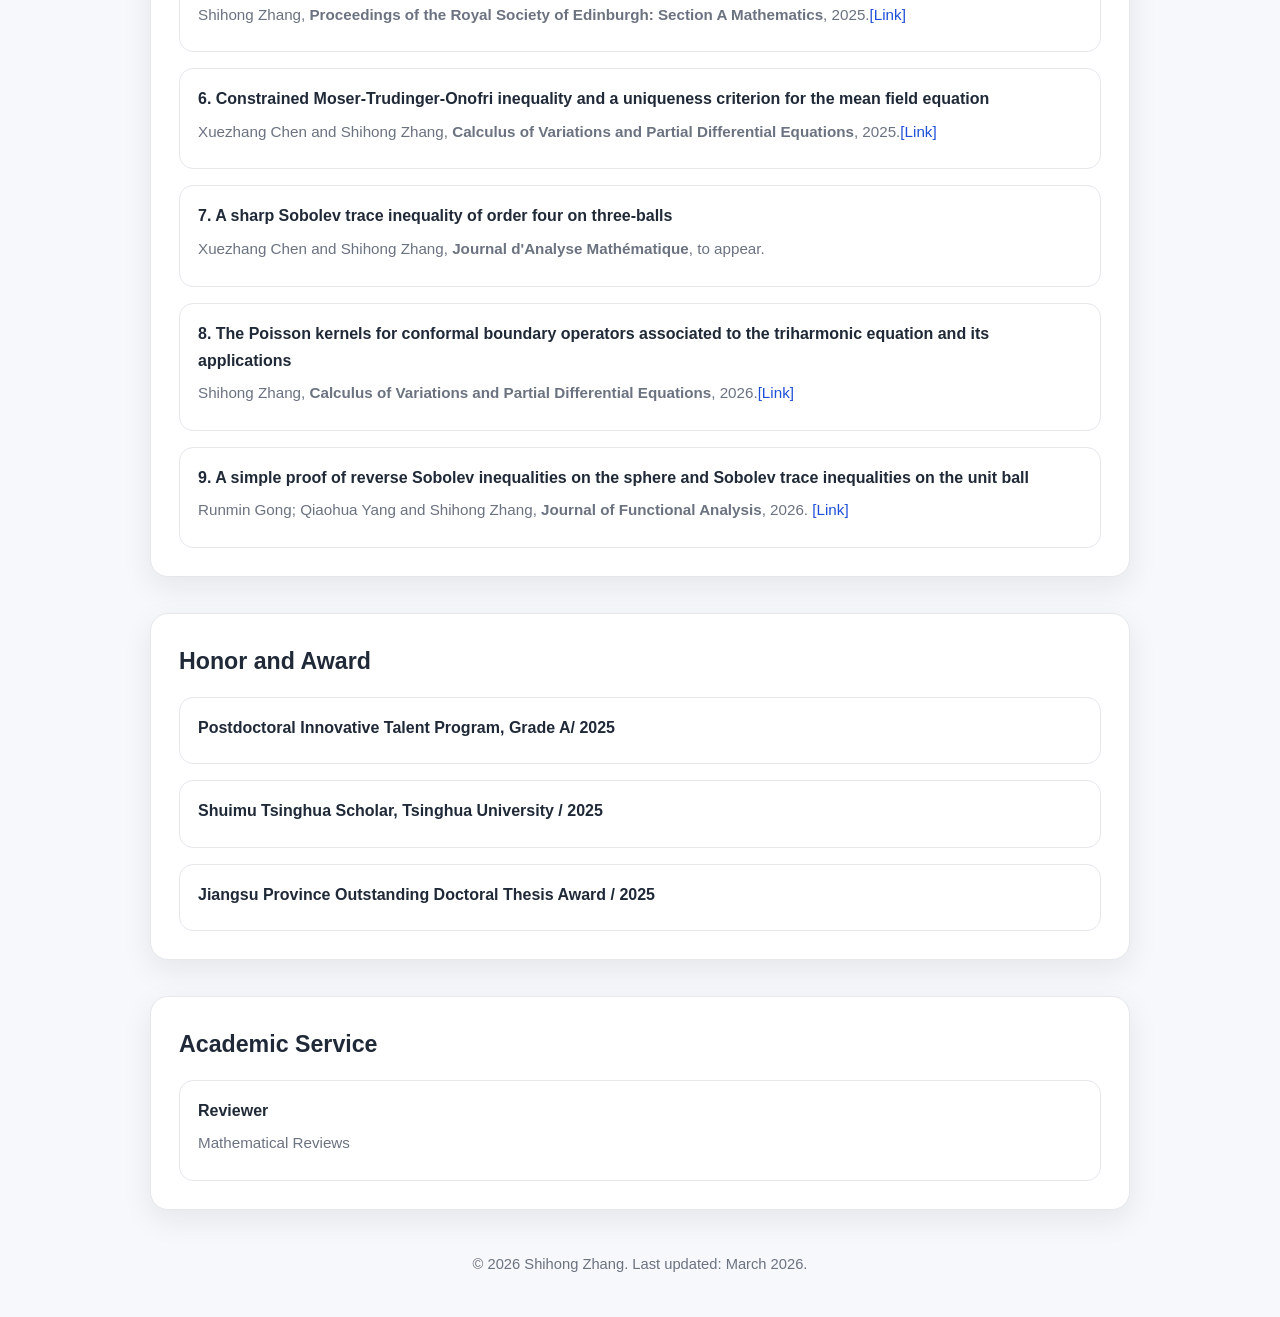
==== commit f170ede1: "Update index.html" ====
--- a/index.html
+++ b/index.html
@@ -311,7 +311,7 @@
                 <li><strong>Research interests:</strong> conformal geometry, elliptic PDEs, geometric inequalities</li>
                 <li><strong>Email:</strong> zhangshihong9@163.com</li>
                 <li><strong>Office:</strong> Shuangqing Complex Bldg. C656</li>
-                <li><strong>CV:</strong> <a href="#">Add your CV link here</a></li>
+                <li><strong>CV:</strong> <a href="CV.pdf">CV</a></li>
               </ul>
             </div>
           </div>
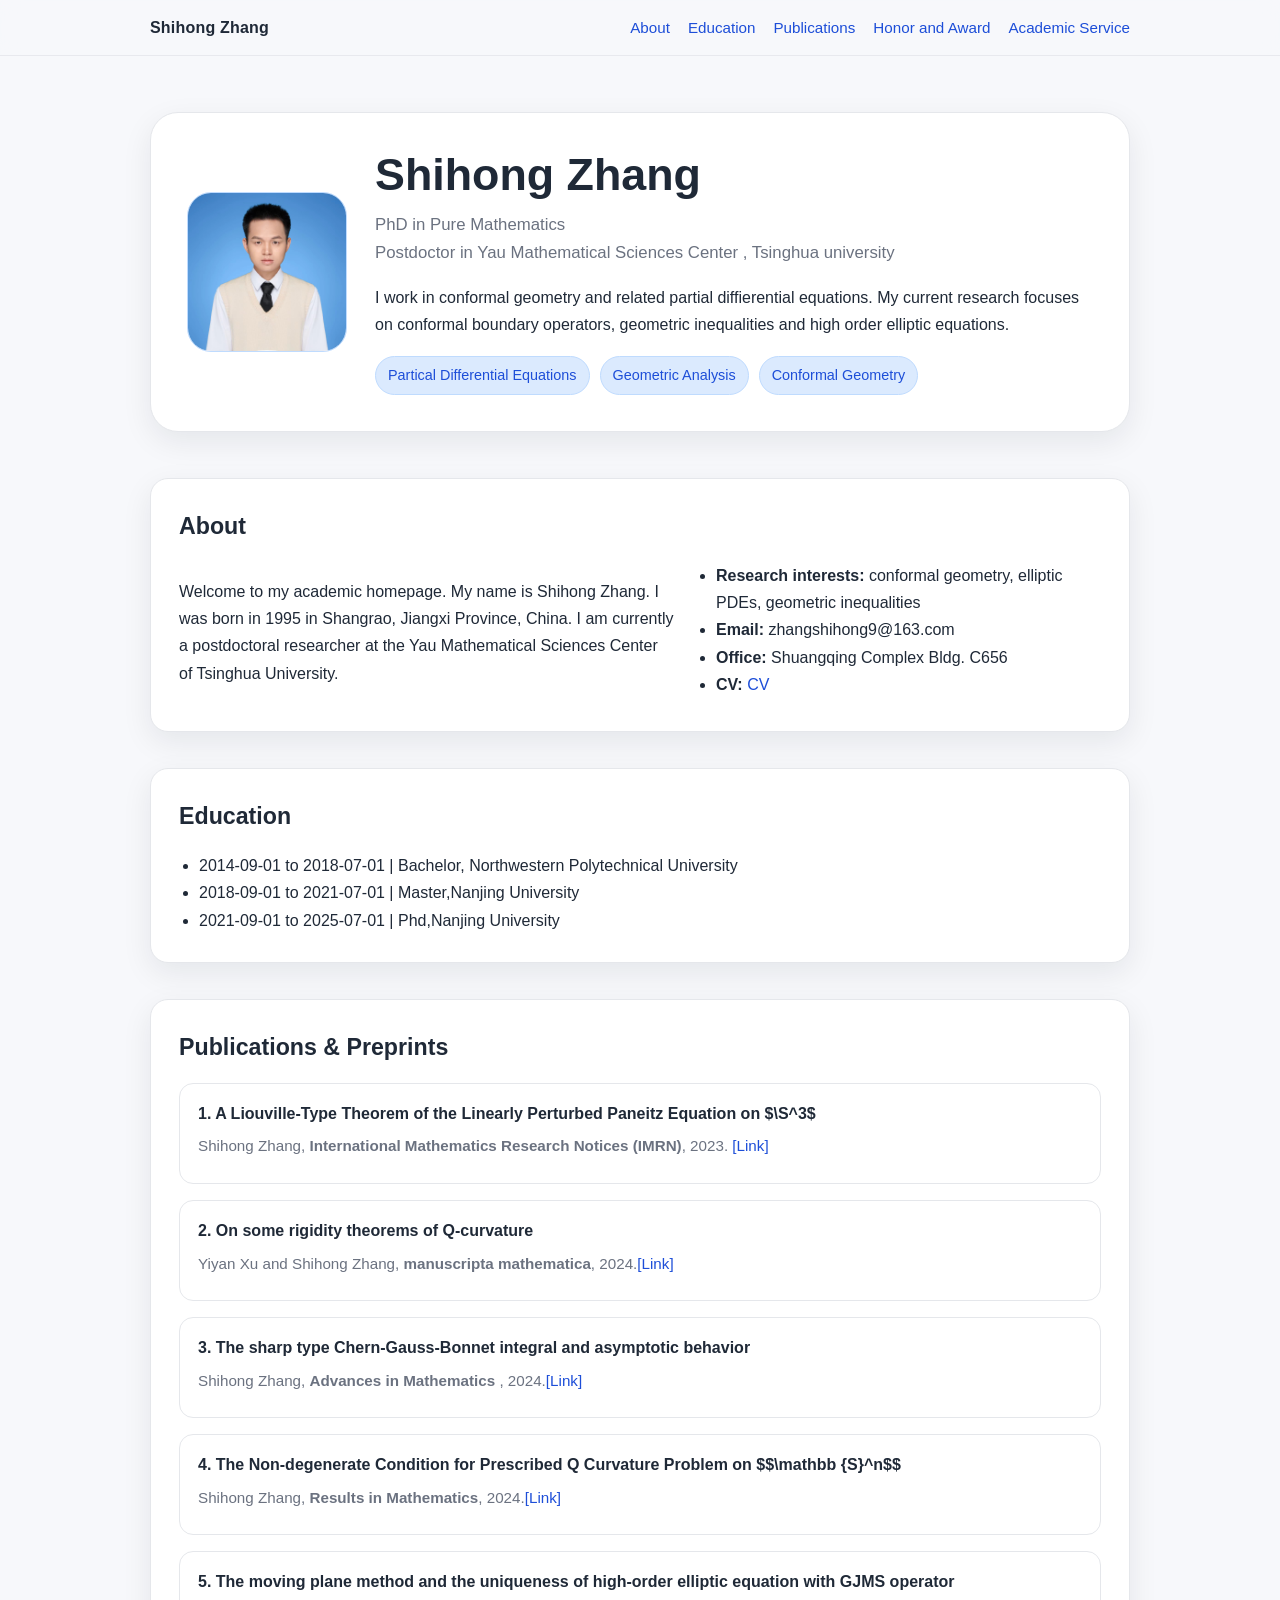
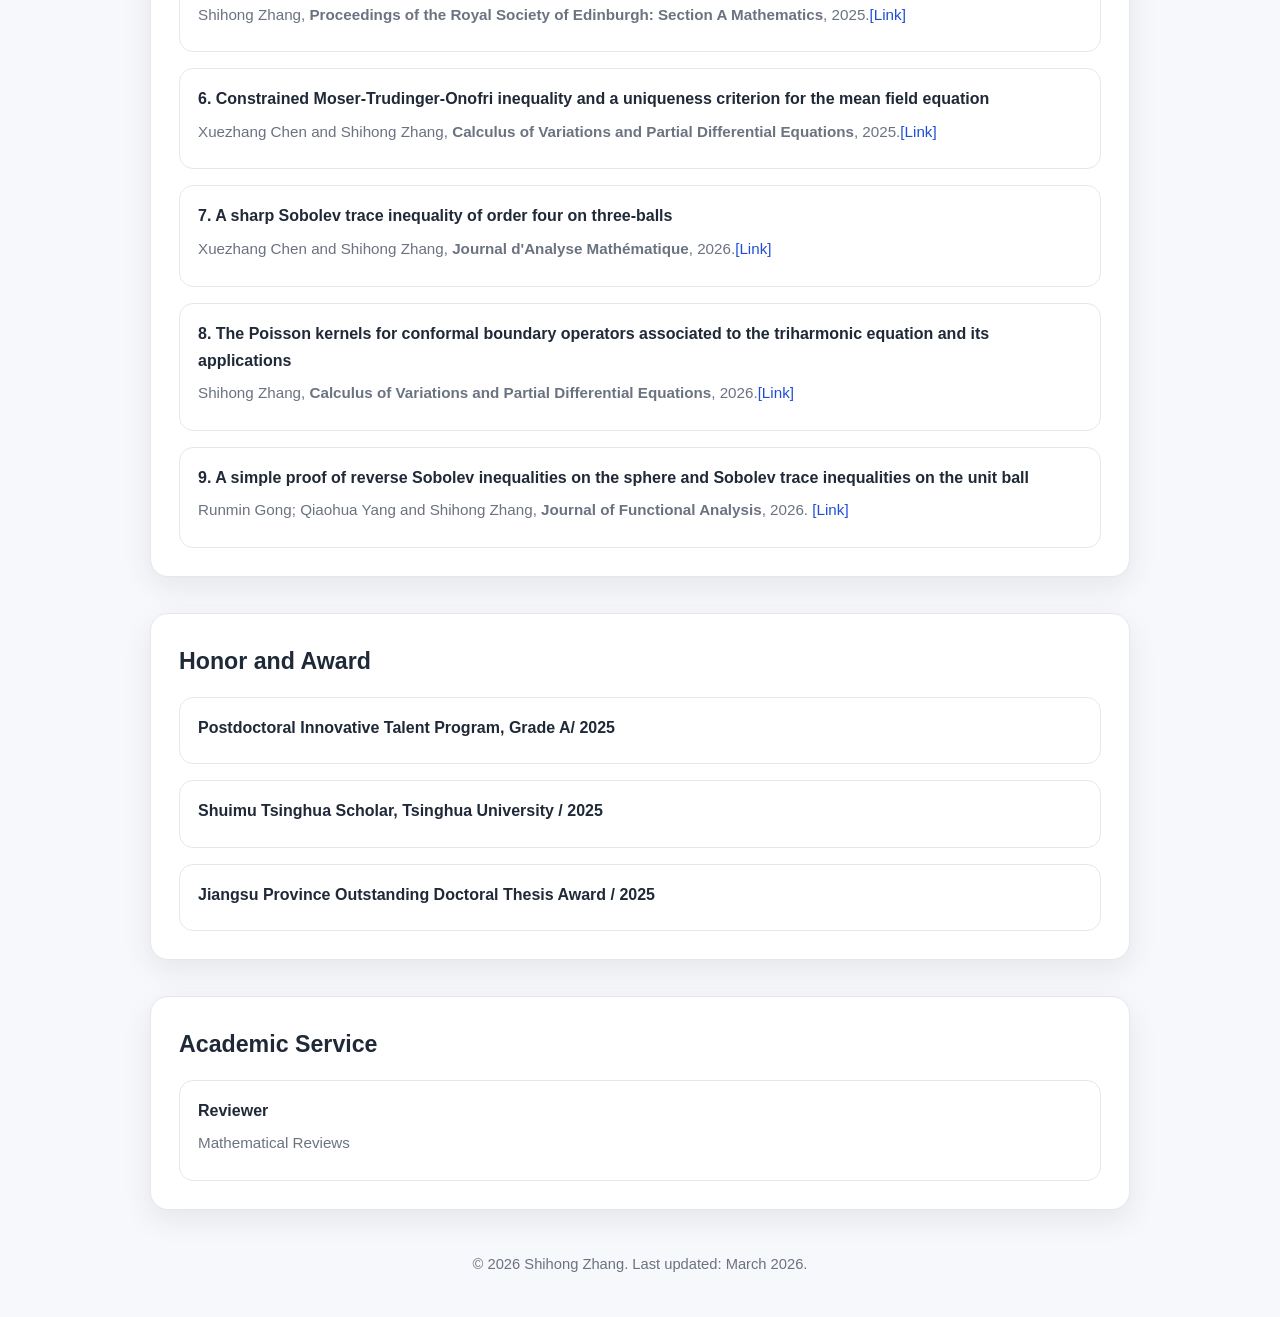
==== commit ae89e3f2: "Update index.html" ====
--- a/index.html
+++ b/index.html
@@ -380,7 +380,7 @@
 
 <article class="item">
               <div class="item-title">7. A sharp Sobolev trace inequality of order four on three-balls</div>
-              <div class="item-meta"> Xuezhang Chen and Shihong Zhang, <strong>Journal d'Analyse Mathématique</strong>, to appear.</div>
+              <div class="item-meta"> Xuezhang Chen and Shihong Zhang, <strong>Journal d'Analyse Mathématique</strong>, 2026.<a href="https://doi.org/10.1007/s11854-026-0442-3">[Link]</a></div>
              
             </article>            
 
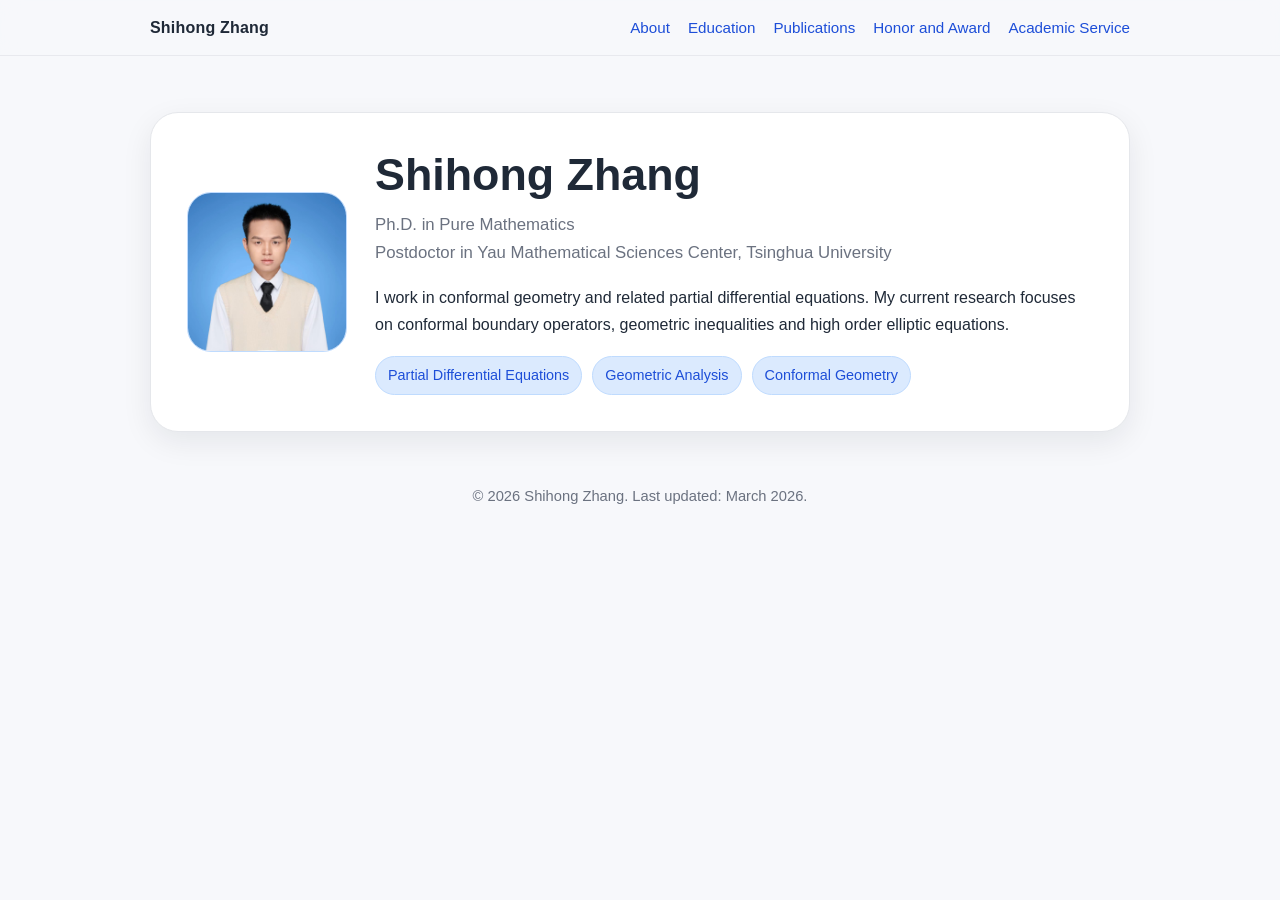
==== commit e36e3e23: "Update index.html" ====
--- a/index.html
+++ b/index.html
@@ -4,268 +4,19 @@
   <meta charset="UTF-8" />
   <meta name="viewport" content="width=device-width, initial-scale=1.0" />
   <title>Shihong Zhang | Academic Homepage</title>
-  <style>
-    .avatar-photo {
-  width: 160px;
-  height: 160px;
-  object-fit: cover;
-  border-radius: 24px;
-  border: 1px solid #bfdbfe;
-  display: block;
-}
-    :root {
-      --bg: #f7f8fb;
-      --card: #ffffff;
-      --text: #1f2937;
-      --muted: #6b7280;
-      --line: #e5e7eb;
-      --accent: #1d4ed8;
-      --accent-soft: #dbeafe;
-      --maxw: 980px;
-      --shadow: 0 10px 30px rgba(15, 23, 42, 0.08);
-      --radius: 18px;
-    }
+  <link rel="stylesheet" href="style.css" />
+</head>
 
-    * { box-sizing: border-box; }
-
-    html {
-      scroll-behavior: smooth;
-    }
-
-    body {
-      margin: 0;
-      font-family: -apple-system, BlinkMacSystemFont, "Segoe UI", Roboto, "Helvetica Neue", Arial, "Noto Sans", sans-serif;
-      background: var(--bg);
-      color: var(--text);
-      line-height: 1.7;
-    }
-
-    a {
-      color: var(--accent);
-      text-decoration: none;
-    }
-
-    a:hover {
-      text-decoration: underline;
-    }
-
-    .container {
-      width: min(var(--maxw), calc(100% - 32px));
-      margin: 0 auto;
-    }
-
-    .topbar {
-      position: sticky;
-      top: 0;
-      z-index: 20;
-      background: rgba(247, 248, 251, 0.9);
-      backdrop-filter: blur(10px);
-      border-bottom: 1px solid rgba(229, 231, 235, 0.8);
-    }
-
-    .nav {
-      display: flex;
-      justify-content: space-between;
-      align-items: center;
-      padding: 14px 0;
-      gap: 16px;
-      flex-wrap: wrap;
-    }
-
-    .brand {
-      font-weight: 700;
-      letter-spacing: 0.2px;
-    }
-
-    .nav-links {
-      display: flex;
-      gap: 18px;
-      flex-wrap: wrap;
-      font-size: 0.95rem;
-    }
-
-    .hero {
-      padding: 56px 0 28px;
-    }
-
-    .hero-card {
-      background: var(--card);
-      border: 1px solid var(--line);
-      border-radius: 28px;
-      box-shadow: var(--shadow);
-      padding: 36px;
-      display: grid;
-      grid-template-columns: 160px 1fr;
-      gap: 28px;
-      align-items: center;
-    }
-
-    .avatar {
-      width: 160px;
-      height: 160px;
-      border-radius: 24px;
-      background: linear-gradient(135deg, var(--accent-soft), #eff6ff);
-      display: grid;
-      place-items: center;
-      color: var(--accent);
-      font-size: 2.3rem;
-      font-weight: 700;
-      border: 1px solid #bfdbfe;
-    }
-
-    .hero h1 {
-      margin: 0 0 10px;
-      font-size: clamp(2rem, 4vw, 2.8rem);
-      line-height: 1.15;
-    }
-
-    .subtitle {
-      margin: 0 0 14px;
-      color: var(--muted);
-      font-size: 1.05rem;
-    }
-
-    .badge-row {
-      display: flex;
-      gap: 10px;
-      flex-wrap: wrap;
-      margin: 18px 0 0;
-    }
-
-    .badge {
-      background: var(--accent-soft);
-      color: var(--accent);
-      padding: 6px 12px;
-      border-radius: 999px;
-      font-size: 0.9rem;
-      border: 1px solid #bfdbfe;
-    }
-
-    .section {
-      padding: 18px 0;
-    }
-
-    .section-card {
-      background: var(--card);
-      border: 1px solid var(--line);
-      border-radius: var(--radius);
-      box-shadow: var(--shadow);
-      padding: 28px;
-    }
-
-    .section h2 {
-      margin: 0 0 16px;
-      font-size: 1.45rem;
-    }
-
-    .muted {
-      color: var(--muted);
-    }
-
-    .two-col {
-      display: grid;
-      grid-template-columns: 1.1fr 0.9fr;
-      gap: 22px;
-    }
-
-    .list {
-      margin: 0;
-      padding-left: 20px;
-    }
-
-    .paper-list,
-    .teaching-list,
-    .service-list {
-      display: grid;
-      gap: 16px;
-    }
-
-    .item {
-      padding: 16px 18px;
-      border: 1px solid var(--line);
-      border-radius: 14px;
-      background: #fff;
-    }
-
-    .item-title {
-      font-weight: 700;
-      margin-bottom: 6px;
-    }
-
-    .item-meta {
-      color: var(--muted);
-      font-size: 0.95rem;
-      margin-bottom: 8px;
-    }
-
-    .contact-grid {
-      display: grid;
-      grid-template-columns: repeat(2, minmax(0, 1fr));
-      gap: 14px;
-    }
-
-    .contact-box {
-      border: 1px solid var(--line);
-      border-radius: 14px;
-      padding: 16px 18px;
-      background: #fff;
-    }
-
-    footer {
-      padding: 24px 0 40px;
-      color: var(--muted);
-      font-size: 0.92rem;
-      text-align: center;
-    }
-
-    .note {
-      margin-top: 18px;
-      padding: 14px 16px;
-      border-radius: 14px;
-      background: #f9fafb;
-      border: 1px dashed #cbd5e1;
-      color: #475569;
-      font-size: 0.95rem;
-    }
-
-    @media (max-width: 780px) {
-      .hero-card,
-      .two-col,
-      .contact-grid {
-        grid-template-columns: 1fr;
-      }
-
-      .avatar {
-        width: 110px;
-        height: 110px;
-        border-radius: 18px;
-        font-size: 1.6rem;
-      }
-
-      .hero-card {
-        padding: 24px;
-      }
-    }
-  </style>
-</head>
 <body>
-  <!--
-    使用说明：
-    1. 直接替换下面各部分的文字即可。
-    2. 想加新论文/教学经历，复制一个 .item 块。
-    3. 想改颜色，修改 :root 里的 --accent 等变量。
-    4. 想换成英文主页，直接把中文说明改成英文即可。
-  -->
-
   <header class="topbar">
     <div class="container nav">
-      <div class="brand">Shihong Zhang</div>
+      <div class="brand"><a href="index.html">Shihong Zhang</a></div>
       <nav class="nav-links">
-        <a href="#about">About</a>
-        <a href="#research">Education</a>
-        <a href="#publications">Publications</a>
-        <a href="#teaching">Honor and Award</a>
-        <a href="#contact">Academic Service</a>
+        <a href="about.html">About</a>
+        <a href="education.html">Education</a>
+        <a href="publications.html">Publications</a>
+        <a href="honors.html">Honor and Award</a>
+        <a href="service.html">Academic Service</a>
       </nav>
     </div>
   </header>
@@ -275,18 +26,23 @@
       <div class="container">
         <div class="hero-card">
           <img src="shihongzhang.jpg" alt="Shihong Zhang" class="avatar-photo" />
+
           <div>
             <h1>Shihong Zhang</h1>
+
             <p class="subtitle">
-              PhD in Pure Mathematics<br />
-              <!-- 这里改成你的学校 / 单位 / 身份 -->
-            Postdoctor in  Yau Mathematical Sciences Center , Tsinghua university
+              Ph.D. in Pure Mathematics<br />
+              Postdoctor in Yau Mathematical Sciences Center, Tsinghua University
             </p>
+
             <p>
-              <!-- 这里写一句简洁的自我介绍 -->
-              I work in conformal geometry and related partial diffierential equations. My current research focuses on conformal boundary operators, geometric inequalities and high order elliptic equations.
+              I work in conformal geometry and related partial differential equations.
+              My current research focuses on conformal boundary operators,
+              geometric inequalities and high order elliptic equations.
+            </p>
+
             <div class="badge-row">
-              <span class="badge">Partical Differential Equations</span>
+              <span class="badge">Partial Differential Equations</span>
               <span class="badge">Geometric Analysis</span>
               <span class="badge">Conformal Geometry</span>
             </div>
@@ -294,152 +50,6 @@
         </div>
       </div>
     </section>
-
-    <section id="about" class="section">
-      <div class="container">
-        <div class="section-card">
-          <h2>About</h2>
-          <div class="two-col">
-            <div>
-              <p>
-                <!-- 在这里写详细一点的个人简介 -->
-                Welcome to my academic homepage. My name is Shihong Zhang. I was born in 1995 in Shangrao, Jiangxi Province, China. I am currently a postdoctoral researcher at the Yau Mathematical Sciences Center of Tsinghua University.
-              </p>
-            </div>
-            <div>
-              <ul class="list">
-                <li><strong>Research interests:</strong> conformal geometry, elliptic PDEs, geometric inequalities</li>
-                <li><strong>Email:</strong> zhangshihong9@163.com</li>
-                <li><strong>Office:</strong> Shuangqing Complex Bldg. C656</li>
-                <li><strong>CV:</strong> <a href="CV.pdf">CV</a></li>
-              </ul>
-            </div>
-          </div>
-        </div>
-      </div>
-    </section>
-
-    <section id="research" class="section">
-      <div class="container">
-        <div class="section-card">
-          <h2>Education</h2>
-          <ul class="list">
-            <li>2014-09-01 to 2018-07-01 | Bachelor, Northwestern Polytechnical University</li>
-            <li>2018-09-01 to 2021-07-01 | Master,Nanjing University</li>
-            <li>2021-09-01 to 2025-07-01 | Phd,Nanjing University</li>
-          </ul>
-        </div>
-      </div>
-    </section>
-
-    <section id="publications" class="section">
-      <div class="container">
-        <div class="section-card">
-          <h2>Publications & Preprints</h2>
-          <div class="paper-list">
-            <article class="item">
-              <div class="item-title">1. A Liouville-Type Theorem of the Linearly Perturbed Paneitz Equation on $\S^3$</div>
-              <div class="item-meta">Shihong Zhang, <strong>International Mathematics Research Notices (IMRN)</strong>, 2023. <a href="https://doi.org/10.1093/imrn/rnab303">[Link]</a></div>
-              
-            </article>
-
-            <article class="item">
-              <div class="item-title">2. On some rigidity theorems of Q-curvature</div>
-              <div class="item-meta">Yiyan Xu and Shihong Zhang, <strong>manuscripta mathematica</strong>, 2024.<a href="https://doi.org/10.1007/s00229-023-01506-2">[Link]</a></div>
-              
-            </article>
-
-
-  <article class="item">
-              <div class="item-title">3. The sharp type Chern-Gauss-Bonnet integral and asymptotic behavior</div>
-              <div class="item-meta">Shihong Zhang, <strong>Advances in Mathematics </strong>, 2024.<a href="https://doi.org/10.1016/j.aim.2024.109761">[Link]</a> </div>
-             
-            </article>
-
-
-
-<article class="item">
-              <div class="item-title">4. The Non-degenerate Condition for Prescribed Q Curvature Problem on $$\mathbb {S}^n$$</div>
-              <div class="item-meta">Shihong Zhang, <strong>Results in Mathematics</strong>, 2024.<a href="https://doi.org/10.1007/s00025-024-02216-1">[Link]</a></div>
-            
-            </article>
-
-
-
-<article class="item">
-              <div class="item-title">5. The moving plane method and the uniqueness of high-order elliptic equation with GJMS operator</div>
-              <div class="item-meta">Shihong Zhang, <strong>Proceedings of the Royal Society of Edinburgh: Section A Mathematics</strong>, 2025.<a href="https://doi.org/10.1017/prm.2025.10011">[Link]</a></div>
-            </article>
-
-
-<article class="item">
-              <div class="item-title">6. Constrained Moser-Trudinger-Onofri inequality and a uniqueness criterion for the mean field equation</div>
-              <div class="item-meta"> Xuezhang Chen and Shihong Zhang, <strong>Calculus of Variations and Partial Differential Equations</strong>, 2025.<a href="https://doi.org/10.1007/s00526-025-03095-2">[Link]</a></div>
-             
-            </article>
-
-<article class="item">
-              <div class="item-title">7. A sharp Sobolev trace inequality of order four on three-balls</div>
-              <div class="item-meta"> Xuezhang Chen and Shihong Zhang, <strong>Journal d'Analyse Mathématique</strong>, 2026.<a href="https://doi.org/10.1007/s11854-026-0442-3">[Link]</a></div>
-             
-            </article>            
-
-<article class="item">
-              <div class="item-title">8. The Poisson kernels for conformal boundary operators associated to the triharmonic equation and its applications</div>
-              <div class="item-meta"> Shihong Zhang, <strong>Calculus of Variations and Partial Differential Equations</strong>, 2026.<a href="https://doi.org/10.1007/s00526-025-03224-x">[Link]</a> </div>
-  
-            </article>
-
-<article class="item">
-              <div class="item-title">9. A simple proof of reverse Sobolev inequalities on the sphere and Sobolev trace inequalities on the unit ball</div>
-              <div class="item-meta"> Runmin Gong; Qiaohua Yang and Shihong Zhang, <strong>Journal of Functional Analysis</strong>, 2026. <a href="https://doi.org/10.1016/j.jfa.2026.111380">[Link]</a></div>
-             
-            </article>
-            
-
-            <!--
-              复制上面的 article.item 块，可以继续加论文。
-            -->
-          </div>
-        </div>
-      </div>
-    </section>
-
-    <section id="Honor and Award "class="section">
-      <div class="container">
-        <div class="section-card">
-          <h2>Honor and Award</h2>
-          <div class="teaching-list">
-            <div class="item">
-              <div class="item-title">Postdoctoral Innovative Talent Program, Grade A/ 2025</div>
-              
-              
-              
-            </div>
- <div class="item">
-<div class="item-title">Shuimu Tsinghua Scholar, Tsinghua University / 2025
-</div> 
-   </div> 
-    <div class="item">
- <div class="item-title">Jiangsu Province Outstanding Doctoral Thesis Award / 2025</div> 
- </div>
-        </div>
-      </div>
-    </section>
-
-    <section class="section">
-      <div class="container">
-        <div class="section-card">
-          <h2>Academic Service</h2>
-          <div class="service-list">
-            <div class="item">
-              <div class="item-title">Reviewer</div>
-              <div class="item-meta">Mathematical Reviews</div>
-            </div>
-          </div>
-        </div>
-      </div>
-    
   </main>
 
   <footer>
--- a/style.css
+++ b/style.css
@@ -0,0 +1,208 @@
+:root {
+  --bg: #f7f8fb;
+  --card: #ffffff;
+  --text: #1f2937;
+  --muted: #6b7280;
+  --line: #e5e7eb;
+  --accent: #1d4ed8;
+  --accent-soft: #dbeafe;
+  --maxw: 980px;
+  --shadow: 0 10px 30px rgba(15, 23, 42, 0.08);
+  --radius: 18px;
+}
+
+* {
+  box-sizing: border-box;
+}
+
+body {
+  margin: 0;
+  font-family: -apple-system, BlinkMacSystemFont, "Segoe UI", Roboto,
+    "Helvetica Neue", Arial, "Noto Sans", sans-serif;
+  background: var(--bg);
+  color: var(--text);
+  line-height: 1.7;
+}
+
+a {
+  color: var(--accent);
+  text-decoration: none;
+}
+
+a:hover {
+  text-decoration: underline;
+}
+
+.container {
+  width: min(var(--maxw), calc(100% - 32px));
+  margin: 0 auto;
+}
+
+.topbar {
+  position: sticky;
+  top: 0;
+  z-index: 20;
+  background: rgba(247, 248, 251, 0.9);
+  backdrop-filter: blur(10px);
+  border-bottom: 1px solid rgba(229, 231, 235, 0.8);
+}
+
+.nav {
+  display: flex;
+  justify-content: space-between;
+  align-items: center;
+  padding: 14px 0;
+  gap: 16px;
+  flex-wrap: wrap;
+}
+
+.brand {
+  font-weight: 700;
+  letter-spacing: 0.2px;
+}
+
+.brand a {
+  color: var(--text);
+}
+
+.nav-links {
+  display: flex;
+  gap: 18px;
+  flex-wrap: wrap;
+  font-size: 0.95rem;
+}
+
+.nav-links a.active {
+  color: var(--text);
+  font-weight: 700;
+}
+
+.hero {
+  padding: 56px 0 28px;
+}
+
+.hero-card {
+  background: var(--card);
+  border: 1px solid var(--line);
+  border-radius: 28px;
+  box-shadow: var(--shadow);
+  padding: 36px;
+  display: grid;
+  grid-template-columns: 160px 1fr;
+  gap: 28px;
+  align-items: center;
+}
+
+.avatar-photo {
+  width: 160px;
+  height: 160px;
+  object-fit: cover;
+  border-radius: 24px;
+  border: 1px solid #bfdbfe;
+  display: block;
+}
+
+.hero h1 {
+  margin: 0 0 10px;
+  font-size: clamp(2rem, 4vw, 2.8rem);
+  line-height: 1.15;
+}
+
+.subtitle {
+  margin: 0 0 14px;
+  color: var(--muted);
+  font-size: 1.05rem;
+}
+
+.badge-row {
+  display: flex;
+  gap: 10px;
+  flex-wrap: wrap;
+  margin: 18px 0 0;
+}
+
+.badge {
+  background: var(--accent-soft);
+  color: var(--accent);
+  padding: 6px 12px;
+  border-radius: 999px;
+  font-size: 0.9rem;
+  border: 1px solid #bfdbfe;
+}
+
+.page {
+  padding: 56px 0 28px;
+}
+
+.section-card {
+  background: var(--card);
+  border: 1px solid var(--line);
+  border-radius: var(--radius);
+  box-shadow: var(--shadow);
+  padding: 28px;
+}
+
+.section-card h1,
+.section-card h2 {
+  margin-top: 0;
+}
+
+.two-col {
+  display: grid;
+  grid-template-columns: 1.1fr 0.9fr;
+  gap: 22px;
+}
+
+.list {
+  margin: 0;
+  padding-left: 20px;
+}
+
+.paper-list,
+.teaching-list,
+.service-list {
+  display: grid;
+  gap: 16px;
+}
+
+.item {
+  padding: 16px 18px;
+  border: 1px solid var(--line);
+  border-radius: 14px;
+  background: #fff;
+}
+
+.item-title {
+  font-weight: 700;
+  margin-bottom: 6px;
+}
+
+.item-meta {
+  color: var(--muted);
+  font-size: 0.95rem;
+  margin-bottom: 8px;
+}
+
+footer {
+  padding: 24px 0 40px;
+  color: var(--muted);
+  font-size: 0.92rem;
+  text-align: center;
+}
+
+@media (max-width: 780px) {
+  .hero-card,
+  .two-col {
+    grid-template-columns: 1fr;
+  }
+
+  .avatar-photo {
+    width: 110px;
+    height: 110px;
+    border-radius: 18px;
+  }
+
+  .hero-card {
+    padding: 24px;
+  }
+}
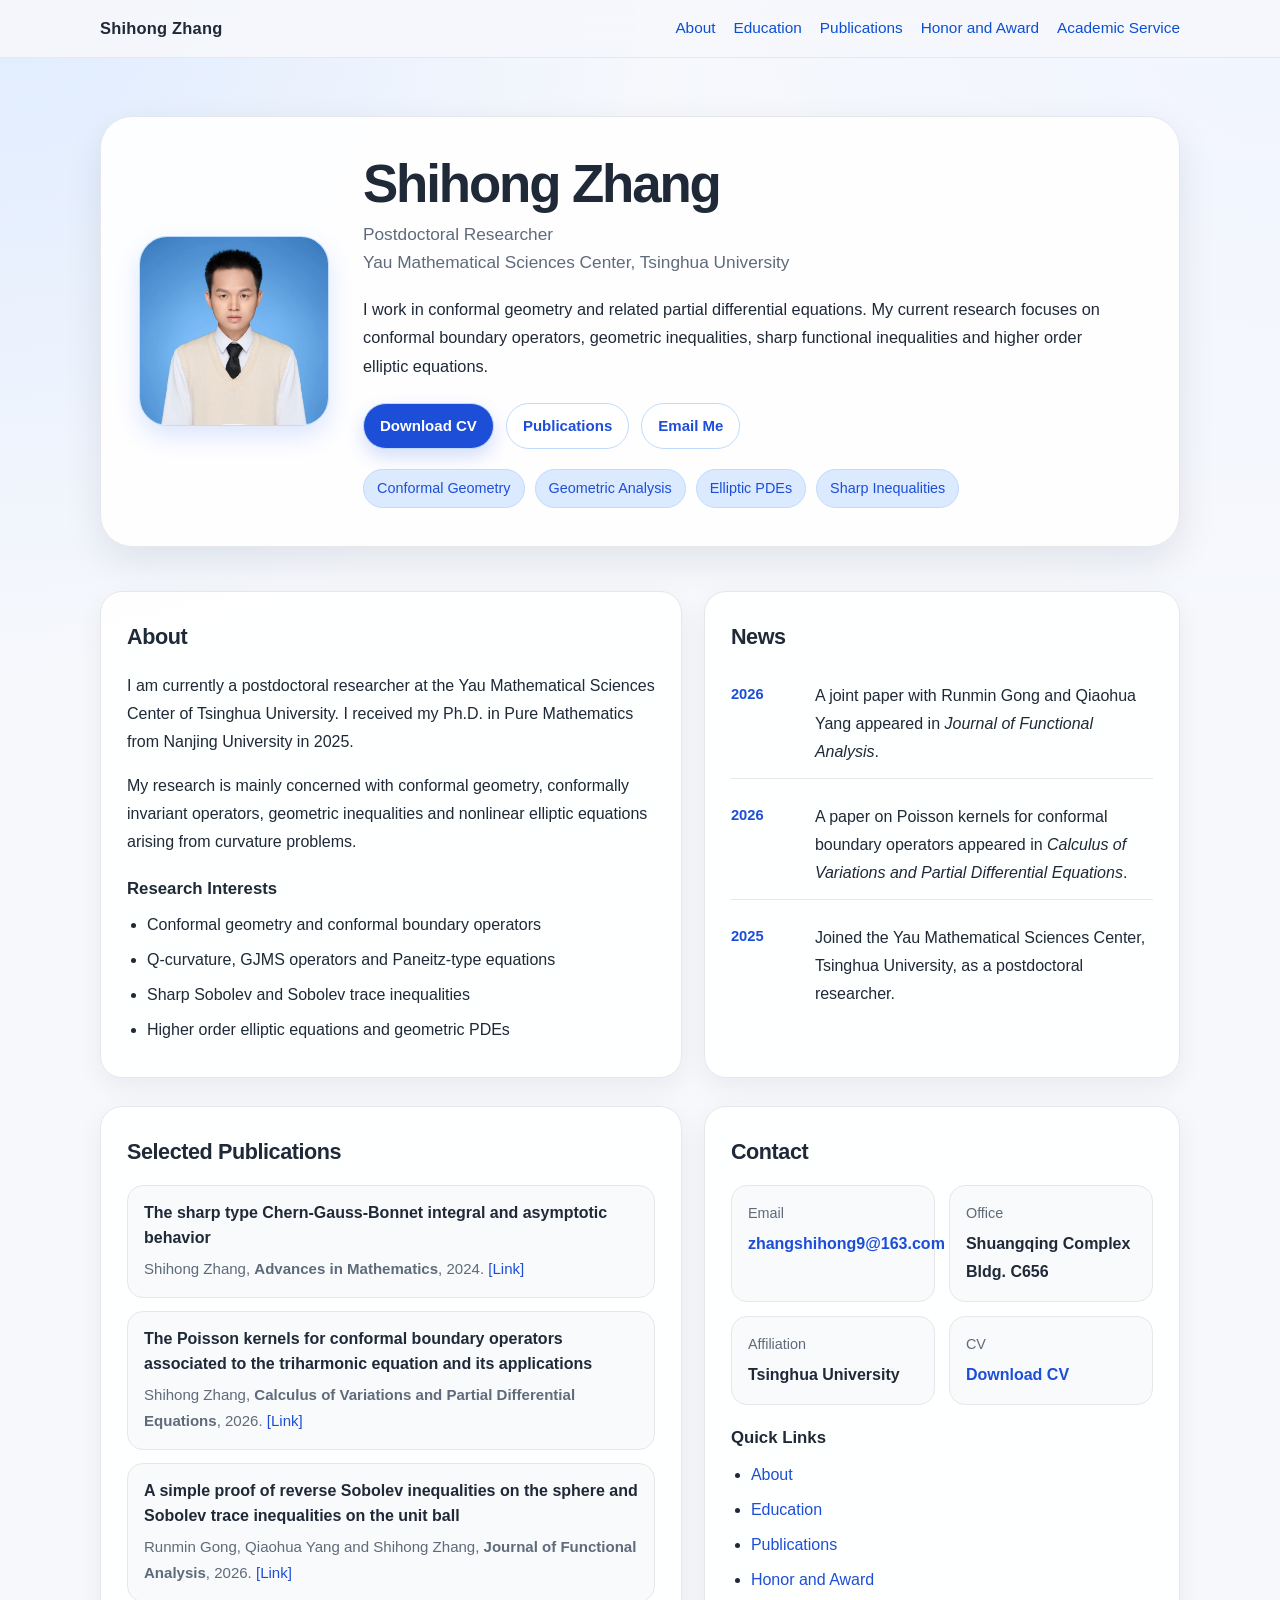
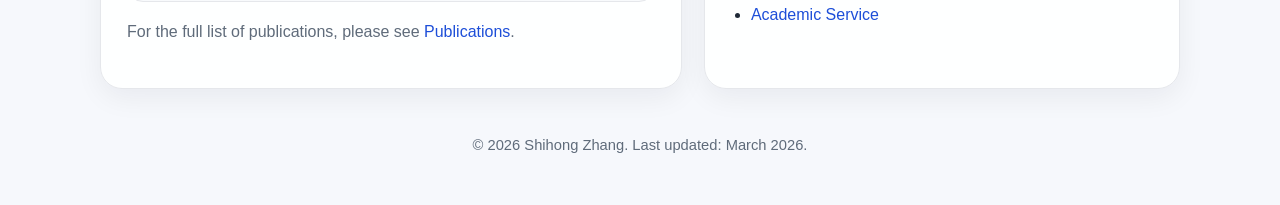
==== commit 4c50c05f: "Update index.html" ====
--- a/index.html
+++ b/index.html
@@ -4,13 +4,347 @@
   <meta charset="UTF-8" />
   <meta name="viewport" content="width=device-width, initial-scale=1.0" />
   <title>Shihong Zhang | Academic Homepage</title>
-  <link rel="stylesheet" href="style.css" />
+
+  <style>
+    :root {
+      --bg: #f6f8fc;
+      --card: #ffffff;
+      --text: #1f2937;
+      --muted: #5f6b7a;
+      --line: #e5e7eb;
+      --accent: #1d4ed8;
+      --accent-dark: #153e9f;
+      --accent-soft: #dbeafe;
+      --soft: #f8fafc;
+      --shadow: 0 14px 38px rgba(15, 23, 42, 0.09);
+      --radius: 22px;
+      --maxw: 1080px;
+    }
+
+    * {
+      box-sizing: border-box;
+    }
+
+    html {
+      scroll-behavior: smooth;
+    }
+
+    body {
+      margin: 0;
+      font-family: -apple-system, BlinkMacSystemFont, "Segoe UI", Roboto,
+        "Helvetica Neue", Arial, "Noto Sans", sans-serif;
+      background:
+        radial-gradient(circle at top left, #e0ecff 0, transparent 30%),
+        radial-gradient(circle at top right, #f1f5ff 0, transparent 28%),
+        var(--bg);
+      color: var(--text);
+      line-height: 1.75;
+    }
+
+    a {
+      color: var(--accent);
+      text-decoration: none;
+    }
+
+    a:hover {
+      text-decoration: underline;
+    }
+
+    .container {
+      width: min(var(--maxw), calc(100% - 36px));
+      margin: 0 auto;
+    }
+
+    .topbar {
+      position: sticky;
+      top: 0;
+      z-index: 50;
+      background: rgba(246, 248, 252, 0.88);
+      backdrop-filter: blur(12px);
+      border-bottom: 1px solid rgba(229, 231, 235, 0.95);
+    }
+
+    .nav {
+      display: flex;
+      align-items: center;
+      justify-content: space-between;
+      gap: 18px;
+      padding: 14px 0;
+      flex-wrap: wrap;
+    }
+
+    .brand {
+      font-weight: 800;
+      letter-spacing: 0.2px;
+      font-size: 1.03rem;
+    }
+
+    .brand a {
+      color: var(--text);
+    }
+
+    .nav-links {
+      display: flex;
+      flex-wrap: wrap;
+      gap: 18px;
+      font-size: 0.96rem;
+    }
+
+    .nav-links a {
+      color: #0b4fd3;
+      font-weight: 500;
+    }
+
+    .nav-links a:hover {
+      color: var(--accent-dark);
+    }
+
+    .hero {
+      padding: 58px 0 30px;
+    }
+
+    .hero-card {
+      background: rgba(255, 255, 255, 0.92);
+      border: 1px solid var(--line);
+      border-radius: 32px;
+      box-shadow: var(--shadow);
+      padding: 38px;
+      display: grid;
+      grid-template-columns: 190px 1fr;
+      gap: 34px;
+      align-items: center;
+    }
+
+    .avatar-photo {
+      width: 190px;
+      height: 190px;
+      object-fit: cover;
+      border-radius: 28px;
+      border: 1px solid #bfdbfe;
+      box-shadow: 0 10px 25px rgba(37, 99, 235, 0.16);
+      display: block;
+    }
+
+    .hero h1 {
+      margin: 0 0 8px;
+      font-size: clamp(2.25rem, 5vw, 3.3rem);
+      line-height: 1.08;
+      letter-spacing: -0.04em;
+    }
+
+    .subtitle {
+      margin: 0 0 18px;
+      color: var(--muted);
+      font-size: 1.08rem;
+      line-height: 1.65;
+    }
+
+    .intro {
+      margin: 0;
+      font-size: 1.02rem;
+      max-width: 760px;
+    }
+
+    .button-row {
+      display: flex;
+      flex-wrap: wrap;
+      gap: 12px;
+      margin-top: 22px;
+    }
+
+    .button {
+      display: inline-flex;
+      align-items: center;
+      justify-content: center;
+      padding: 9px 16px;
+      border-radius: 999px;
+      border: 1px solid #bfdbfe;
+      background: var(--accent);
+      color: #fff;
+      font-weight: 650;
+      font-size: 0.94rem;
+      box-shadow: 0 8px 18px rgba(29, 78, 216, 0.18);
+    }
+
+    .button:hover {
+      text-decoration: none;
+      background: var(--accent-dark);
+    }
+
+    .button.secondary {
+      background: #ffffff;
+      color: var(--accent);
+      box-shadow: none;
+    }
+
+    .button.secondary:hover {
+      background: var(--accent-soft);
+    }
+
+    .badge-row {
+      display: flex;
+      gap: 10px;
+      flex-wrap: wrap;
+      margin-top: 20px;
+    }
+
+    .badge {
+      background: var(--accent-soft);
+      color: var(--accent);
+      padding: 6px 13px;
+      border-radius: 999px;
+      font-size: 0.9rem;
+      border: 1px solid #bfdbfe;
+    }
+
+    .grid {
+      display: grid;
+      grid-template-columns: 1.1fr 0.9fr;
+      gap: 22px;
+      padding: 14px 0;
+    }
+
+    .section-card {
+      background: rgba(255, 255, 255, 0.94);
+      border: 1px solid var(--line);
+      border-radius: var(--radius);
+      box-shadow: 0 9px 28px rgba(15, 23, 42, 0.06);
+      padding: 26px;
+    }
+
+    .section-card h2 {
+      margin: 0 0 14px;
+      font-size: 1.35rem;
+      letter-spacing: -0.02em;
+    }
+
+    .section-card h3 {
+      margin: 18px 0 8px;
+      font-size: 1.05rem;
+    }
+
+    .muted {
+      color: var(--muted);
+    }
+
+    .list {
+      margin: 0;
+      padding-left: 20px;
+    }
+
+    .list li {
+      margin: 7px 0;
+    }
+
+    .news-list {
+      display: grid;
+      gap: 12px;
+    }
+
+    .news-item {
+      display: grid;
+      grid-template-columns: 72px 1fr;
+      gap: 12px;
+      padding: 12px 0;
+      border-bottom: 1px solid var(--line);
+    }
+
+    .news-item:last-child {
+      border-bottom: none;
+    }
+
+    .news-date {
+      color: var(--accent);
+      font-weight: 750;
+      font-size: 0.92rem;
+    }
+
+    .paper-list {
+      display: grid;
+      gap: 13px;
+    }
+
+    .paper {
+      padding: 15px 16px;
+      background: var(--soft);
+      border: 1px solid var(--line);
+      border-radius: 16px;
+    }
+
+    .paper-title {
+      font-weight: 760;
+      line-height: 1.55;
+    }
+
+    .paper-meta {
+      margin-top: 5px;
+      color: var(--muted);
+      font-size: 0.94rem;
+    }
+
+    .contact-grid {
+      display: grid;
+      grid-template-columns: repeat(2, minmax(0, 1fr));
+      gap: 14px;
+      margin-top: 10px;
+    }
+
+    .contact-box {
+      background: var(--soft);
+      border: 1px solid var(--line);
+      border-radius: 16px;
+      padding: 15px 16px;
+    }
+
+    .contact-label {
+      color: var(--muted);
+      font-size: 0.9rem;
+      margin-bottom: 4px;
+    }
+
+    .contact-value {
+      font-weight: 650;
+    }
+
+    footer {
+      padding: 30px 0 46px;
+      color: var(--muted);
+      font-size: 0.92rem;
+      text-align: center;
+    }
+
+    @media (max-width: 840px) {
+      .hero-card,
+      .grid,
+      .contact-grid {
+        grid-template-columns: 1fr;
+      }
+
+      .hero-card {
+        padding: 26px;
+      }
+
+      .avatar-photo {
+        width: 145px;
+        height: 145px;
+        border-radius: 24px;
+      }
+
+      .news-item {
+        grid-template-columns: 1fr;
+        gap: 2px;
+      }
+    }
+  </style>
 </head>
 
 <body>
   <header class="topbar">
     <div class="container nav">
-      <div class="brand"><a href="index.html">Shihong Zhang</a></div>
+      <div class="brand">
+        <a href="index.html">Shihong Zhang</a>
+      </div>
+
       <nav class="nav-links">
         <a href="about.html">About</a>
         <a href="education.html">Education</a>
@@ -31,25 +365,182 @@
             <h1>Shihong Zhang</h1>
 
             <p class="subtitle">
-              Ph.D. in Pure Mathematics<br />
-              Postdoctor in Yau Mathematical Sciences Center, Tsinghua University
+              Postdoctoral Researcher<br />
+              Yau Mathematical Sciences Center, Tsinghua University
             </p>
 
-            <p>
+            <p class="intro">
               I work in conformal geometry and related partial differential equations.
               My current research focuses on conformal boundary operators,
-              geometric inequalities and high order elliptic equations.
+              geometric inequalities, sharp functional inequalities and higher order
+              elliptic equations.
             </p>
 
+            <div class="button-row">
+              <a class="button" href="CV.pdf">Download CV</a>
+              <a class="button secondary" href="publications.html">Publications</a>
+              <a class="button secondary" href="mailto:zhangshihong9@163.com">Email Me</a>
+            </div>
+
             <div class="badge-row">
-              <span class="badge">Partial Differential Equations</span>
+              <span class="badge">Conformal Geometry</span>
               <span class="badge">Geometric Analysis</span>
-              <span class="badge">Conformal Geometry</span>
+              <span class="badge">Elliptic PDEs</span>
+              <span class="badge">Sharp Inequalities</span>
             </div>
           </div>
         </div>
       </div>
     </section>
+
+    <div class="container">
+      <div class="grid">
+        <section class="section-card">
+          <h2>About</h2>
+
+          <p>
+            I am currently a postdoctoral researcher at the Yau Mathematical Sciences
+            Center of Tsinghua University. I received my Ph.D. in Pure Mathematics
+            from Nanjing University in 2025.
+          </p>
+
+          <p>
+            My research is mainly concerned with conformal geometry, conformally
+            invariant operators, geometric inequalities and nonlinear elliptic equations
+            arising from curvature problems.
+          </p>
+
+          <h3>Research Interests</h3>
+          <ul class="list">
+            <li>Conformal geometry and conformal boundary operators</li>
+            <li>Q-curvature, GJMS operators and Paneitz-type equations</li>
+            <li>Sharp Sobolev and Sobolev trace inequalities</li>
+            <li>Higher order elliptic equations and geometric PDEs</li>
+          </ul>
+        </section>
+
+        <section class="section-card">
+          <h2>News</h2>
+
+          <div class="news-list">
+            <div class="news-item">
+              <div class="news-date">2026</div>
+              <div>
+                A joint paper with Runmin Gong and Qiaohua Yang appeared in
+                <em>Journal of Functional Analysis</em>.
+              </div>
+            </div>
+
+            <div class="news-item">
+              <div class="news-date">2026</div>
+              <div>
+                A paper on Poisson kernels for conformal boundary operators appeared in
+                <em>Calculus of Variations and Partial Differential Equations</em>.
+              </div>
+            </div>
+
+            <div class="news-item">
+              <div class="news-date">2025</div>
+              <div>
+                Joined the Yau Mathematical Sciences Center, Tsinghua University,
+                as a postdoctoral researcher.
+              </div>
+            </div>
+          </div>
+        </section>
+      </div>
+
+      <div class="grid">
+        <section class="section-card">
+          <h2>Selected Publications</h2>
+
+          <div class="paper-list">
+            <article class="paper">
+              <div class="paper-title">
+                The sharp type Chern-Gauss-Bonnet integral and asymptotic behavior
+              </div>
+              <div class="paper-meta">
+                Shihong Zhang,
+                <strong>Advances in Mathematics</strong>, 2024.
+                <a href="https://doi.org/10.1016/j.aim.2024.109761">[Link]</a>
+              </div>
+            </article>
+
+            <article class="paper">
+              <div class="paper-title">
+                The Poisson kernels for conformal boundary operators associated to
+                the triharmonic equation and its applications
+              </div>
+              <div class="paper-meta">
+                Shihong Zhang,
+                <strong>Calculus of Variations and Partial Differential Equations</strong>, 2026.
+                <a href="https://doi.org/10.1007/s00526-025-03224-x">[Link]</a>
+              </div>
+            </article>
+
+            <article class="paper">
+              <div class="paper-title">
+                A simple proof of reverse Sobolev inequalities on the sphere and
+                Sobolev trace inequalities on the unit ball
+              </div>
+              <div class="paper-meta">
+                Runmin Gong, Qiaohua Yang and Shihong Zhang,
+                <strong>Journal of Functional Analysis</strong>, 2026.
+                <a href="https://doi.org/10.1016/j.jfa.2026.111380">[Link]</a>
+              </div>
+            </article>
+          </div>
+
+          <p class="muted">
+            For the full list of publications, please see
+            <a href="publications.html">Publications</a>.
+          </p>
+        </section>
+
+        <section class="section-card">
+          <h2>Contact</h2>
+
+          <div class="contact-grid">
+            <div class="contact-box">
+              <div class="contact-label">Email</div>
+              <div class="contact-value">
+                <a href="mailto:zhangshihong9@163.com">zhangshihong9@163.com</a>
+              </div>
+            </div>
+
+            <div class="contact-box">
+              <div class="contact-label">Office</div>
+              <div class="contact-value">
+                Shuangqing Complex Bldg. C656
+              </div>
+            </div>
+
+            <div class="contact-box">
+              <div class="contact-label">Affiliation</div>
+              <div class="contact-value">
+                Tsinghua University
+              </div>
+            </div>
+
+            <div class="contact-box">
+              <div class="contact-label">CV</div>
+              <div class="contact-value">
+                <a href="CV.pdf">Download CV</a>
+              </div>
+            </div>
+          </div>
+
+          <h3>Quick Links</h3>
+          <ul class="list">
+            <li><a href="about.html">About</a></li>
+            <li><a href="education.html">Education</a></li>
+            <li><a href="publications.html">Publications</a></li>
+            <li><a href="honors.html">Honor and Award</a></li>
+            <li><a href="service.html">Academic Service</a></li>
+          </ul>
+        </section>
+      </div>
+    </div>
   </main>
 
   <footer>
